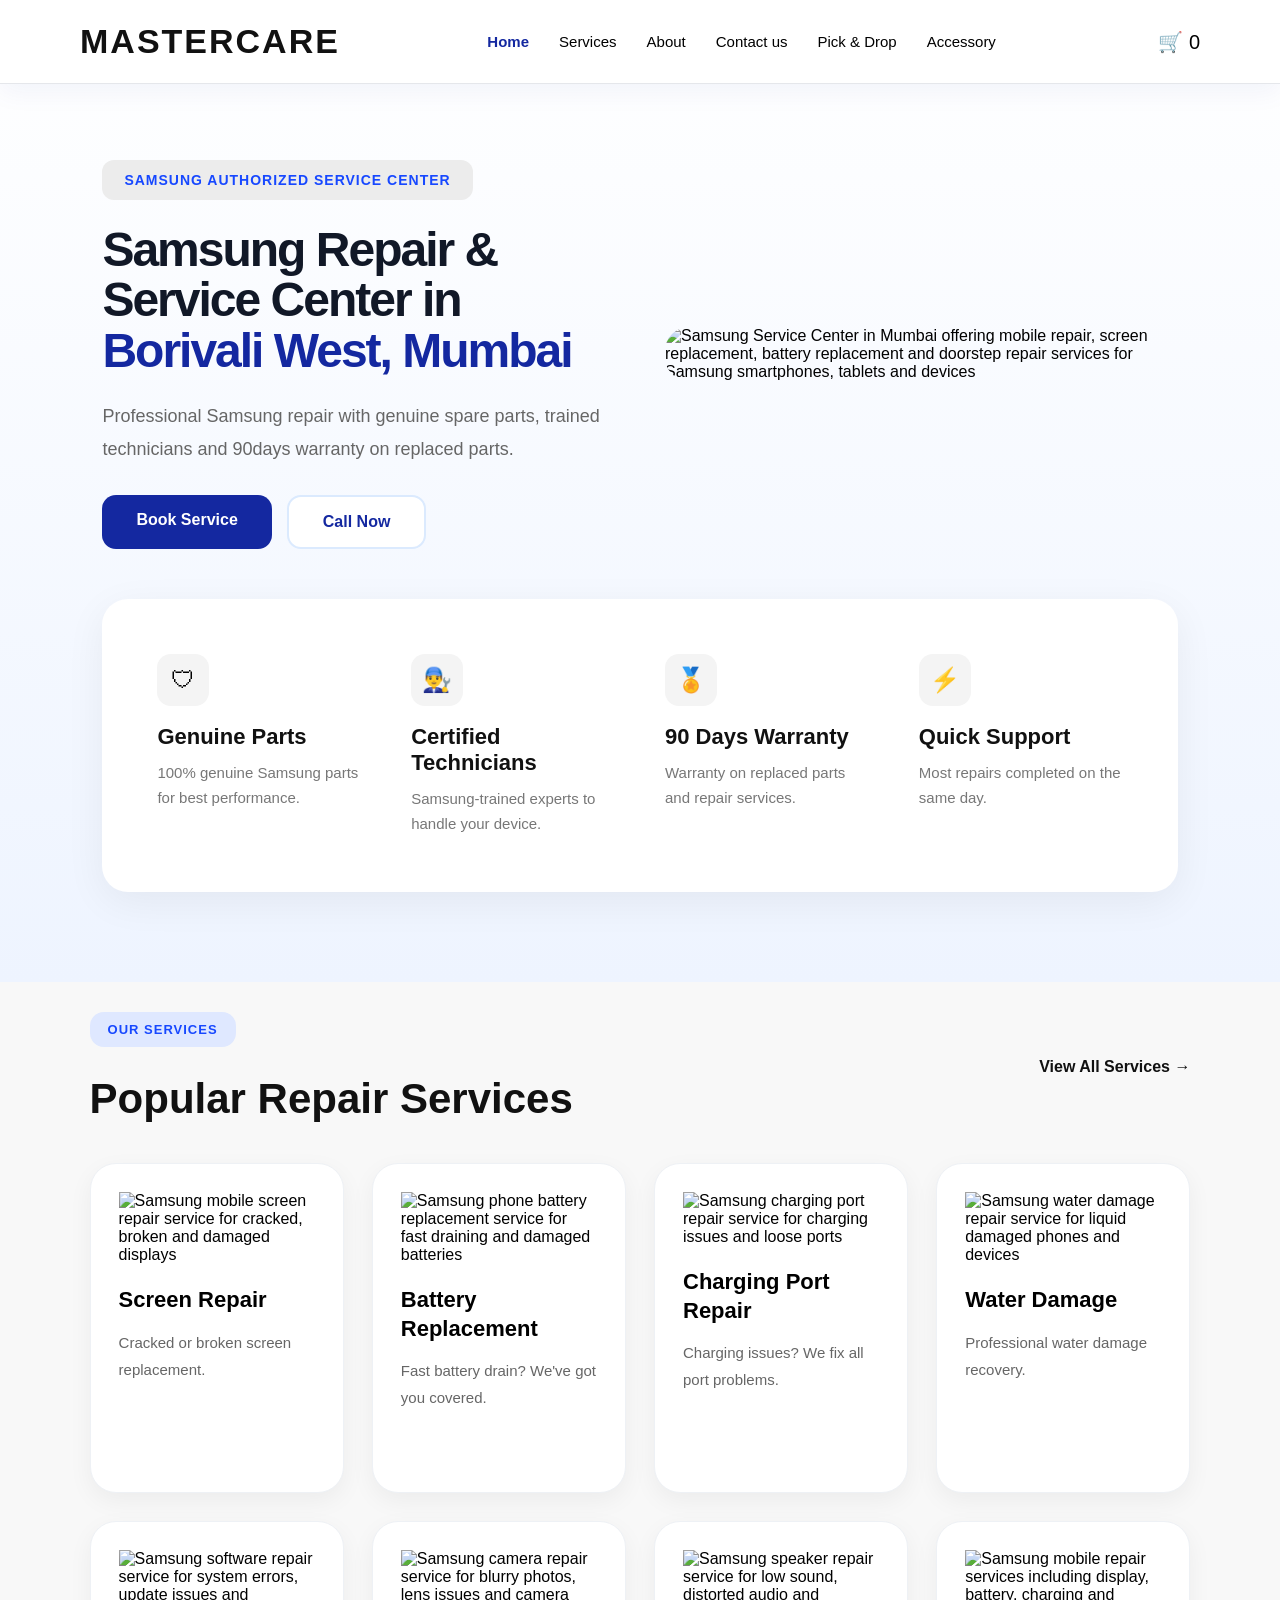
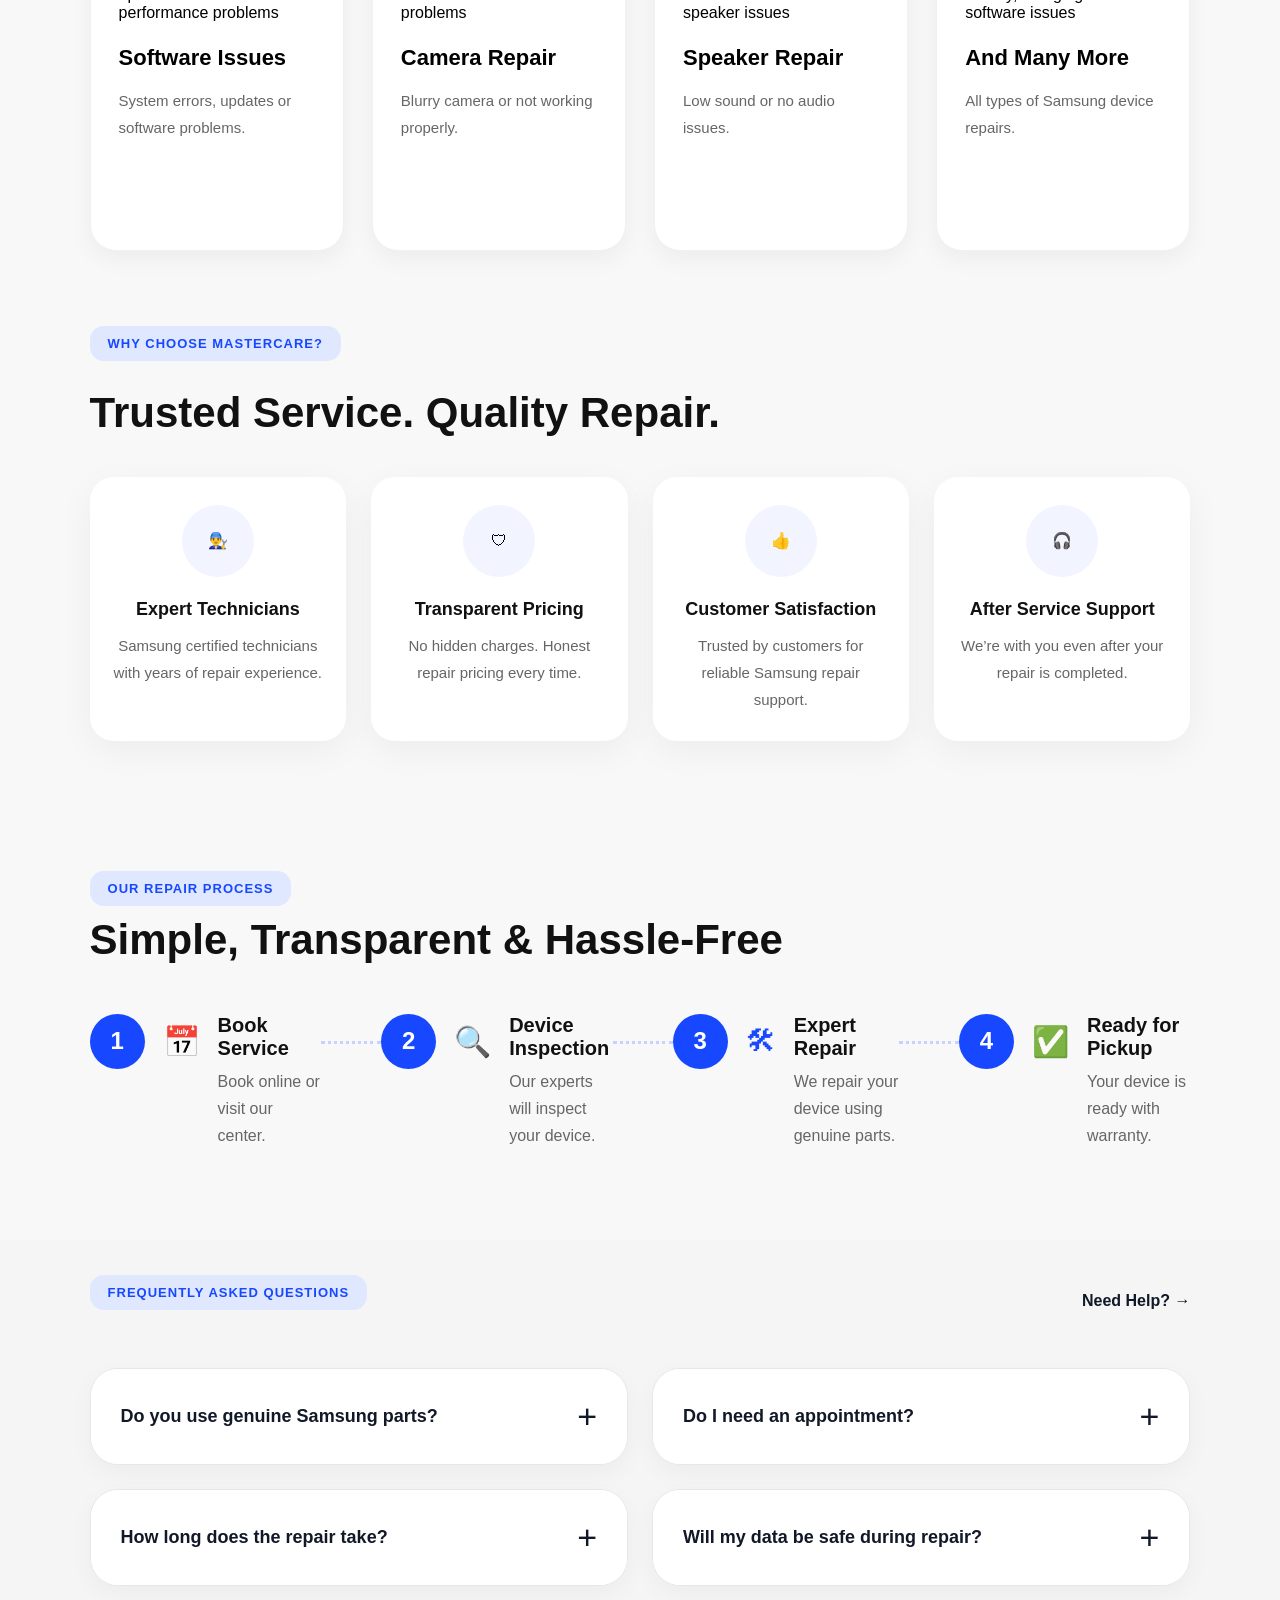
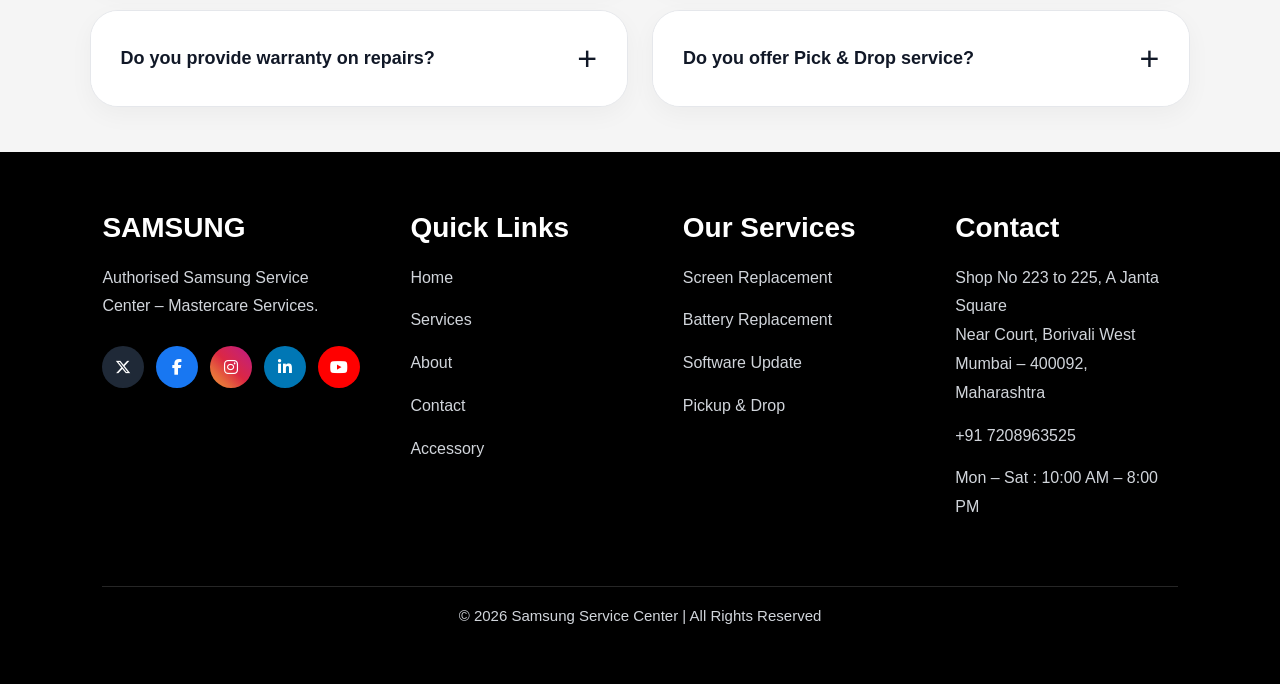
==== index.html @ 2de06d2a "website updated" ====
<!DOCTYPE html>
<html lang="en">
<head>
<!-- Google Tag Manager -->
<script>(function(w,d,s,l,i){w[l]=w[l]||[];w[l].push({'gtm.start':
new Date().getTime(),event:'gtm.js'});var f=d.getElementsByTagName(s)[0],
j=d.createElement(s),dl=l!='dataLayer'?'&l='+l:'';j.async=true;j.src=
'https://www.googletagmanager.com/gtm.js?id='+i+dl;f.parentNode.insertBefore(j,f);
})(window,document,'script','dataLayer','GTM-PPWDCWKL');</script>
<!-- End Google Tag Manager -->

  <meta charset="UTF-8">
  <link rel="stylesheet" href="https://cdnjs.cloudflare.com/ajax/libs/font-awesome/6.5.1/css/all.min.css">

  <title>Mastercare Samsung Authorized Service Center | Borivali West Mumbai</title>

  <meta name="viewport" content="width=device-width, initial-scale=1.0">

  <meta name="description" content="Mastercare Samsung Authorized Service Center in Borivali West, Mumbai. We provide professional Samsung mobile repair services including screen replacement, battery replacement, software repair, and genuine Samsung spare parts with expert technicians.">

  <meta name="keywords" content="Mastercare Samsung Authorized Service Center, Samsung service center Borivali West, Samsung mobile repair Mumbai, Samsung phone repair, Samsung screen replacement, Samsung battery replacement">

  <meta name="author" content="Mastercare Service Center">

  <meta name="robots" content="index, follow">

  <meta name="googlebot" content="index, follow">

  <meta property="og:title" content="Mastercare Samsung Authorized Service Center">

  <meta property="og:description" content="Authorized Samsung mobile repair and service center in Borivali West Mumbai. Fast repairs, genuine Samsung parts and expert technicians.">

  <meta property="og:type" content="website">

  <meta property="og:url" content="https://yourdomain.com">

  <meta property="og:image" content="https://content3.jdmagicbox.com/v2/comp/mumbai/c4/022pxx22.xx22.210805175234.l1c4/catalogue/mastercare-services-borivali-west-mumbai-mobile-phone-repair-and-services-mo0tyavw24.jpg">

  <link rel="stylesheet" href="style.css">
</head>

<body>
<!-- Google Tag Manager (noscript) -->
<noscript><iframe src="https://www.googletagmanager.com/ns.html?id=GTM-PPWDCWKL"
height="0" width="0" style="display:none;visibility:hidden"></iframe></noscript>
<!-- End Google Tag Manager (noscript) -->
<nav class="navbar">

  <div class="logo">MASTERCARE</div>

  <ul>
    <li><a href="index.html" class="active">Home</a></li>
    <li><a href="services.html">Services</a></li>
    <li><a href="About.html">About</a></li>
    <li><a href="contact.html">Contact us</a></li>
    <li><a href="pickup-drop.html">Pick & Drop</a></li>
    <li><a href="accessory.html">Accessory</a></li>

  </ul>

  <div class="nav-icons">
  <a href="cart.html" class="cart-icon">
  🛒 <span class="cart-count">0</span>
  </a>
</div>

</nav>
<section class="hero-section">

  <div class="hero-container">

    <!-- LEFT CONTENT -->
    <div class="hero-content">

      <span class="hero-tag">
        Samsung Authorized Service Center
      </span>

      <h1>
        Samsung Repair & <br>
        Service Center in <br>
        <span>Borivali West, Mumbai</span>
      </h1>

      <p>
        Professional Samsung repair with genuine spare parts,
        trained technicians and 90days warranty on replaced parts.
      </p>

      <div class="hero-buttons">
        <a href="https://samsungdigitalservicecenter.com/bookappointment" 
        class="primary-btn" 
        target="_blank">
            Book Service
        </a>

        <a href="tel:+917208963525" class="secondary-btn">
            Call Now
        </a>
        </div>

    </div>

    <!-- RIGHT IMAGE -->
    <div class="hero-image">
      <img src="images/home.jpeg" alt="Samsung Service Center in Mumbai offering mobile repair, screen replacement, battery replacement and doorstep repair services for Samsung smartphones, tablets and devices">
    </div>

  </div>

  <!-- TRUST BAR -->
  <div class="trust-bar">

  <div class="trust-item">
    <div class="trust-icon">🛡</div>
    <h4>Genuine Parts</h4>
    <p>100% genuine Samsung parts for best performance.</p>
  </div>

  <div class="trust-item">
    <div class="trust-icon">👨‍🔧</div>
    <h4>Certified Technicians</h4>
    <p>Samsung-trained experts to handle your device.</p>
  </div>

  <div class="trust-item">
    <div class="trust-icon">🏅</div>
    <h4>90 Days Warranty</h4>
    <p>Warranty on replaced parts and repair services.</p>
  </div>

  <div class="trust-item">
    <div class="trust-icon">⚡</div>
    <h4>Quick Support</h4>
    <p>Most repairs completed on the same day.</p>
  </div>

</div>

</section>
<section class="services-section">

    <div class="section-header">

        <div>
            <span class="section-tag">
                OUR SERVICES
            </span>

            <h2>Popular Repair Services</h2>
        </div>

        <a href="services.html" class="view-services">
            View All Services →
        </a>

    </div>

    <div class="services-grid">

        <div class="service-card">
            <img src="images/cracked.png" alt="Samsung mobile screen repair service for cracked, broken and damaged displays">
            <h3>Screen Repair</h3>
            <p>Cracked or broken screen replacement.</p>
        </div>

        <div class="service-card">
            <img src="images/battery.png" alt="Samsung phone battery replacement service for fast draining and damaged batteries">
            <h3>Battery Replacement</h3>
            <p>Fast battery drain? We've got you covered.</p>
        </div>

        <div class="service-card">
            <img src="images/charging.png" alt="Samsung charging port repair service for charging issues and loose ports">
            <h3>Charging Port Repair</h3>
            <p>Charging issues? We fix all port problems.</p>
        </div>

        <div class="service-card">
            <img src="images/liquid.png" alt="Samsung water damage repair service for liquid damaged phones and devices">
            <h3>Water Damage</h3>
            <p>Professional water damage recovery.</p>
        </div>

        <div class="service-card">
            <img src="images/software.png" alt="Samsung software repair service for system errors, update issues and performance problems">
            <h3>Software Issues</h3>
            <p>System errors, updates or software problems.</p>
        </div>

        <div class="service-card">
            <img src="images/camera.png" alt="Samsung camera repair service for blurry photos, lens issues and camera problems">
            <h3>Camera Repair</h3>
            <p>Blurry camera or not working properly.</p>
        </div>

        <div class="service-card">
            <img src="images/speaker.png" alt="Samsung speaker repair service for low sound, distorted audio and speaker issues">
            <h3>Speaker Repair</h3>
            <p>Low sound or no audio issues.</p>
        </div>

        <div class="service-card">
            <img src="images/manymore.png" alt="Samsung mobile repair services including display, battery, charging and software issues">
            <h3>And Many More</h3>
            <p>All types of Samsung device repairs.</p>
        </div>

    </div>

</section>
<section class="why-us-section">

    <div class="why-header">

        <span class="why-tag">
            WHY CHOOSE MASTERCARE?
        </span>

        <h2>
            Trusted Service. Quality Repair.
        </h2>

    </div>

    <div class="why-grid">

        <div class="why-card">
            <div class="why-icon">👨‍🔧</div>
            <h3>Expert Technicians</h3>
            <p>
                Samsung certified technicians with years of repair experience.
            </p>
        </div>

        <div class="why-card">
            <div class="why-icon">🛡</div>
            <h3>Transparent Pricing</h3>
            <p>
                No hidden charges. Honest repair pricing every time.
            </p>
        </div>

        <div class="why-card">
            <div class="why-icon">👍</div>
            <h3>Customer Satisfaction</h3>
            <p>
                Trusted by customers for reliable Samsung repair support.
            </p>
        </div>

        <div class="why-card">
            <div class="why-icon">🎧</div>
            <h3>After Service Support</h3>
            <p>
                We’re with you even after your repair is completed.
            </p>
        </div>

    </div>

</section>

<section class="repair-process">

    <div class="process-header">

        <span class="process-tag">
            OUR REPAIR PROCESS
        </span>

        <h2>
            Simple, Transparent & Hassle-Free
        </h2>

    </div>

    <div class="process-container">

        <div class="process-step">

            <div class="step-number">1</div>

            <div class="step-icon">📅</div>

            <div class="step-content">
                <h3>Book Service</h3>
                <p>Book online or visit our center.</p>
            </div>

        </div>

        <div class="line"></div>

        <div class="process-step">

            <div class="step-number">2</div>

            <div class="step-icon">🔍</div>

            <div class="step-content">
                <h3>Device Inspection</h3>
                <p>Our experts will inspect your device.</p>
            </div>

        </div>

        <div class="line"></div>

        <div class="process-step">

            <div class="step-number">3</div>

            <div class="step-icon">🛠</div>

            <div class="step-content">
                <h3>Expert Repair</h3>
                <p>We repair your device using genuine parts.</p>
            </div>

        </div>

        <div class="line"></div>

        <div class="process-step">

            <div class="step-number">4</div>

            <div class="step-icon">✅</div>

            <div class="step-content">
                <h3>Ready for Pickup</h3>
                <p>Your device is ready with warranty.</p>
            </div>

        </div>

    </div>

</section>

<section class="faq-section">

    <div class="faq-header">
        <span class="section-tag">
            FREQUENTLY ASKED QUESTIONS
        </span>

        <a href="contact.html">
            Need Help? →
        </a>

    </div>

    <div class="faq-grid">

        <!-- FAQ 1 -->
        <div class="faq-item">

            <button class="faq-question">
                Do you use genuine Samsung parts?
                <span>+</span>
            </button>

            <div class="faq-answer">
                <p>
                    Yes. We use genuine Samsung spare parts for compatible
                    repairs to ensure the best performance, durability and
                    reliability of your device. Our technicians focus on
                    maintaining Samsung quality standards while repairing
                    your smartphone.
                </p>
            </div>

        </div>

        <!-- FAQ 2 -->
        <div class="faq-item">

            <button class="faq-question">
                Do I need an appointment?
                <span>+</span>
            </button>

            <div class="faq-answer">
                <p>
                    No appointment is required. You can directly visit our
                    Samsung Service Center during business hours. However, 
                    if you want to skip the queue and get faster support,
                    we recommend booking an appointment in advance for a 
                    smooth and hassle-free experience.
                </p>
            </div>

        </div>

        <!-- FAQ 3 -->
        <div class="faq-item">

            <button class="faq-question">
                How long does the repair take?
                <span>+</span>
            </button>

            <div class="faq-answer">
                <p>
                    Repair time depends on the issue and spare parts
                    availability. Most common repairs like battery
                    replacement, screen replacement and charging issues
                    are completed on the same day. More complex repairs
                    may take additional time.
                </p>
            </div>

        </div>

        <!-- FAQ 4 -->
        <div class="faq-item">

            <button class="faq-question">
                Will my data be safe during repair?
                <span>+</span>
            </button>

            <div class="faq-answer">
                <p>
                    Customer privacy is important to us. Our technicians professionally handle devices during repair. Samsung’s 
                    <a href="https://www.samsung.com/in/support/maintenance-mode/?srsltid=AfmBOooGzjEDLsQXo5ihqY_Lcc0Mm_d6hT3SP7MVyCteXdLMq1sFAjB6" target="_blank">
                        Maintenance Mode
                    </a> 
                    helps protect your personal data during repairs. We still recommend backing up your important files, photos and contacts before submitting your device for service.
                </p>
            </div>

        </div>

        <!-- FAQ 5 -->
        <div class="faq-item">

            <button class="faq-question">
                Do you provide warranty on repairs?
                <span>+</span>
            </button>

            <div class="faq-answer">
                <p>
                    Yes. We provide a 90days warranty on replaced repair
                    parts depending on the service category. Our goal is
                    to ensure customer satisfaction and confidence in every
                    repair completed at our service center.
                </p>
            </div>

        </div>

        <!-- FAQ 6 -->
        <div class="faq-item">

            <button class="faq-question">
                Do you offer Pick & Drop service?
                <span>+</span>
            </button>

            <div class="faq-answer">
                <p>
                    Yes. We offer a paid Pick & Drop facility for ₹199
                    in selected nearby locations for customer convenience.
                    Contact our support team to check service availability
                    in your area before booking.
                </p>
            </div>

        </div>

    </div>

</section>

<footer class="footer">

  <div class="footer-container">

    <div class="footer-col">
    <h3>SAMSUNG</h3>

    <p>
        Authorised Samsung Service Center –
        Mastercare Services.
    </p>

    <!-- Social Media -->
    <div class="footer-social">

        <a href="#" class="social-icon">
        <i class="fa-brands fa-x-twitter"></i>
        </a>

        <a href="#" class="social-icon">
        <i class="fa-brands fa-facebook-f"></i>
        </a>

        <a href="#" class="social-icon">
        <i class="fa-brands fa-instagram"></i>
        </a>

        <a href="#" class="social-icon">
        <i class="fa-brands fa-linkedin-in"></i>
        </a>

        <a href="#" class="social-icon">
        <i class="fa-brands fa-youtube"></i>
        </a>

    </div>
</div>

    <div class="footer-col">
      <h4>Quick Links</h4>
      <a href="index.html">Home</a>
      <a href="services.html">Services</a>
      <a href="About.html">About</a>
      <a href="contact.html">Contact</a>
      <a href="accessory.html">Accessory</a>
    </div>

    <div class="footer-col">
      <h4>Our Services</h4>
      <p>Screen Replacement</p>
      <p>Battery Replacement</p>
      <p>Software Update</p>
      <p>Pickup & Drop</p>
    </div>

    <div class="footer-col">
      <h4>Contact</h4>

      <p>
        Shop No 223 to 225, A Janta Square<br>
        Near Court, Borivali West<br>
        Mumbai – 400092, Maharashtra
      </p>

      <p><a href="tel:+917208963525">+91 7208963525</a></p>
      <p>Mon – Sat : 10:00 AM – 8:00 PM</p>

    </div>

  </div>
  

  <div class="footer-bottom">
    © 2026 Samsung Service Center | All Rights Reserved
  </div>

</footer>
<script src="main.js"></script>
</body>
</html>
---- style.css ----
*{
  margin:0;
  padding:0;
  box-sizing:border-box;
}

html{
  scroll-behavior:smooth;
}

body{
  font-family:'Segoe UI', sans-serif;
}

.navbar{
  display:flex;
  justify-content:space-between;
  align-items:center;
  padding:22px 80px;
  background:rgba(255,255,255,0.95);
  backdrop-filter:blur(14px);
  position:fixed;
  top:0;
  width:100%;
  z-index:999;
  border-bottom:1px solid #e5e7eb;
  box-shadow:0 8px 25px rgba(20,40,160,0.05);
}

.logo{
  font-size:34px;
  font-weight:800;
  letter-spacing:2px;
  color:#111111;
}

.navbar ul{
  display:flex;
  gap:30px;
  list-style:none;
}

.navbar ul li a{
  text-decoration:none;
  color:#000;
  font-size:15px;
  font-weight:500;
  transition:0.3s;
}

.navbar ul li a:hover{
  color:#1428a0;
}

.navbar ul li a.active{
  color:#1428a0;
  font-weight:600;
}

.nav-icons{
  display:flex;
  gap:18px;
  font-size:18px;
  cursor:pointer;
}


.btn-primary{
  background:#1428a0;
  color:white;
  padding:14px 28px;
  border-radius:10px;
  text-decoration:none;
}

.btn-secondary{
  border:1px solid #ddd;
  color:#222;
  padding:14px 28px;
  border-radius:10px;
  text-decoration:none;
  background:white;
}

.search-box{
  margin-top:25px;
  background:#fff;
  padding:10px 18px;
  border-radius:30px;
  display:flex;
  align-items:center;
  width:380px;
  margin-left:auto;
  margin-right:auto;
}

.search-box input{
  border:none;
  outline:none;
  flex:1;
  font-size:15px;
}

.search-box button{
  border:none;
  background:none;
  cursor:pointer;
  font-size:16px;
}

.search-box:focus-within{
  box-shadow:0 0 0 2px #1428a0;
}

.about-service{
  background:#f3f3f3;
  padding:70px 20px;
}

.container{
  max-width:1000px;
  margin:auto;
}

/* ===== HERO SECTION ===== */

.hero-section{
    background:linear-gradient(
      180deg,
      #ffffff 0%,
      #eef4ff 100%
    );
    padding:160px 8% 90px;
}

.hero-container{
    display:flex;
    align-items:center;
    justify-content:space-between;
    gap:50px;
}

.hero-content{
    flex:1;
}

.hero-tag{
    display:inline-block;
    background:#ececec;
    padding:12px 22px;
    border-radius:12px;
    font-size:14px;
    font-weight:700;
    letter-spacing:1px;
    margin-bottom:25px;
    color:#1748ff;
    text-transform:uppercase;
}

.hero-content h1{
    font-size:48px;
    line-height:1.05;
    color:#111827;
    margin-bottom:24px;
    font-weight:800;
    letter-spacing:-2px;
}

.hero-content h1 span{
    color:#1428A0;
}

.hero-content p{
    color:#666;
    font-size:18px;
    line-height:1.8;
    max-width:520px;
    margin-bottom:30px;
}

.hero-buttons{
    display:flex;
    gap:15px;
}

.primary-btn{
    background:#1428A0;
    color:#fff;
    padding:16px 34px;
    border-radius:14px;
    text-decoration:none;
    font-weight:600;
    transition:0.3s;
}

.primary-btn:hover{
    background:#2563EB;
    transform:translateY(-2px);
}

.secondary-btn{
    border:2px solid #dbeafe;
    color:#1428A0;
    padding:16px 34px;
    border-radius:14px;
    text-decoration:none;
    background:#fff;
    font-weight:600;
}

.hero-image{
    flex:1;
}

.hero-image img{
    width:100%;
    border-radius:24px;
    display:block;
}

.trust-bar{
    background:#fff;
    margin-top:50px;
    border-radius:26px;
    padding:40px;
    display:grid;
    grid-template-columns:repeat(4,1fr);
    gap:20px;
    box-shadow:0 10px 40px rgba(0,0,0,0.06);
}

.trust-item{
    padding:15px;
    transition:.3s;
}

.trust-item:hover{
    transform:translateY(-5px);
}

.trust-icon{
    width:52px;
    height:52px;
    border-radius:14px;
    background:#f4f4f4;
    display:flex;
    align-items:center;
    justify-content:center;
    font-size:24px;
    margin-bottom:18px;
}

.trust-item h4{
    font-size:22px;
    margin-bottom:10px;
    color:#111;
    font-weight:700;
}

.trust-item p{
    color:#777;
    font-size:15px;
    line-height:1.7;
}

/* ===== REPAIR PROCESS ===== */

.repair-process{
    padding:40px 7% 90px;
    background:#f8f8f8;
}

.process-header{
    margin-bottom:50px;
}

.process-tag{
    display:inline-flex;
    align-items:center;
    background:#dfe8ff;
    color:#1748ff;
    padding:10px 18px;
    border-radius:14px;
    font-size:13px;
    font-weight:700;
    letter-spacing:1px;
    text-transform:uppercase;
}

.process-header h2{
    font-size:42px;
    margin-top:10px;
    color:#111;
}

.process-container{
    display:flex;
    align-items:flex-start;
    justify-content:space-between;
}

.process-step{
    display:flex;
    align-items:flex-start;
    gap:18px;
    position:relative;
}

.step-number{
    width:55px;
    height:55px;
    background:#1748ff;
    color:#fff;
    border-radius:50%;
    display:flex;
    align-items:center;
    justify-content:center;
    font-size:24px;
    font-weight:700;
    flex-shrink:0;
}

.step-icon{
    font-size:30px;
    color:#1748ff;
    margin-top:10px;
}

.step-content h3{
    font-size:20px;
    margin-bottom:8px;
    color:#111;
}

.step-content p{
    color:#666;
    line-height:1.7;
    max-width:180px;
}

.line{
    width:80px;
    border-top:3px dotted #c7d2ff;
    margin-top:27px;
}

/* MOBILE */

@media(max-width:992px){

.process-container{
    flex-direction:column;
    gap:30px;
}

.line{
    display:none;
}

.process-header h2{
    font-size:32px;
}

}

.why-us-section{
    padding:35px 7% 90px;
    background:#f8f8f8;
}

.why-header{
    margin-bottom:40px;
}

.why-tag{
    display:inline-flex !important;
    align-items:center;
    background:#dfe8ff !important;
    color:#1748ff !important;
    padding:10px 18px !important;
    border-radius:14px !important;
    font-size:13px;
    font-weight:700;
    letter-spacing:1px;
    text-transform:uppercase;
    margin-bottom:18px;
}

.why-header h2{
    font-size:42px;
    color:#111;
    margin-top:10px;
}

.why-grid{
    display:grid;
    grid-template-columns:repeat(4,1fr);
    gap:25px;
}

.why-card{
    background:#fff;
    border-radius:24px;
    padding:28px 24px;
    text-align:center;
    box-shadow:0 10px 35px rgba(0,0,0,0.05);
    transition:0.3s ease;
}

.why-card:hover{
    transform:translateY(-5px);
    box-shadow:0 8px 20px rgba(0,0,0,0.08);
}

.why-icon{
    width:72px;
    height:72px;
    background:#f2f5ff;
    border-radius:50%;
    display:flex;
    align-items:center;
    justify-content:center;
    margin:0 auto 22px;
}

.why-card h3{
    font-size:22px;
    margin-bottom:15px;
    color:#111;
}

.why-card p{
    color:#666;
    line-height:1.8;
    font-size:15px;
}

.why-icon i{
    font-size:32px;
    color:#2146d0;
}

.why-card h3{
    font-size:18px;
    font-weight:700;
    margin-bottom:12px;
    color:#111;
}

.why-card p{
    font-size:15px;
    line-height:1.8;
    color:#666;
}

.faq-header{
    display:flex;
    justify-content:space-between;
    align-items:center;
    margin-bottom:40px;
}

.faq-header h2{
    color:#111827;
    font-size:48px;
    font-weight:800;
}

.faq-header a{
    color:#1428A0;
    text-decoration:none;
    font-size:16px;
    font-weight:700;
    transition:0.3s;
}

.faq-header a:hover{
    opacity:0.8;
}

.faq-grid{
    display:grid;
    grid-template-columns:repeat(2,1fr);
    gap:20px;
}

.faq-item{
    border:1px solid #e5e7eb;
    border-radius:22px;
    overflow:hidden;
    background:#ffffff;
    transition:0.3s ease;
    box-shadow:0 4px 20px rgba(0,0,0,0.04);
    min-height:90px;
}

.faq-item:hover{
    transform:translateY(-4px);
    box-shadow:0 15px 35px rgba(20,40,160,0.10);
}

.faq-question{
    color:#111827 !important;
}

.faq-answer p{
    color:#6b7280 !important;
}

.faq-header h2,
.faq-header a{
    color:#111827 !important;
}

.faq-question{
    width:100%;
    background:#fff;
    border:none;
    outline:none;
    color:#111827;
    font-size:18px;
    font-weight:700;
    text-align:left;
    padding:28px;
    display:flex;
    justify-content:space-between;
    align-items:center;
    cursor:pointer;
}

.faq-question span{
    font-size:30px;
    font-weight:300;
    transition:0.3s;
}

.faq-item.active .faq-question span{
    transform:rotate(45deg);
}

.faq-answer{
    max-height:0;
    overflow:hidden;
    transition:max-height 0.4s ease;
}

.faq-answer p{
    color:#6b7280;
    font-size:15px;
    line-height:1.9;
    padding:0 26px 26px;
}

/* OPEN FAQ */

.faq-item.active .faq-answer{
    max-height:300px;
}

/* MOBILE RESPONSIVE */

@media(max-width:768px){

    .faq-grid{
        grid-template-columns:1fr;
    }

    .faq-header{
        flex-direction:column;
        align-items:flex-start;
        gap:15px;
    }

    .faq-header h2{
        font-size:32px;
    }

    .faq-question{
        font-size:16px;
    }

}

/* MOBILE */

@media(max-width:992px){

.why-grid{
    grid-template-columns:repeat(2,1fr);
}

}

@media(max-width:600px){

.why-grid{
    grid-template-columns:1fr;
}

.why-header h2{
    font-size:32px;
}

}

.services-section{
    padding:30px 7% 40px;
    background:#f8f8f8;
}

.section-header{
    display:flex;
    justify-content:space-between;
    align-items:center;
    margin-bottom:40px;
}

.section-tag{
    display:inline-flex;
    align-items:center;
    background:#dfe8ff;
    color:#1748ff;
    padding:10px 18px;
    border-radius:14px;
    font-size:13px;
    font-weight:700;
    letter-spacing:1px;
    text-transform:uppercase;
    margin-bottom:18px;
}

.section-header h2{
    font-size:42px;
    color:#111;
    margin-top:10px;
}

.view-services{
    color:#111;
    text-decoration:none;
    font-weight:600;
}

.services-grid{
    display:grid;
    grid-template-columns:repeat(4,1fr);
    gap:28px;
    margin-top:40px;
}

.service-cards{
    width:86%;
    margin:70px auto;
    display:grid;
    grid-template-columns:repeat(4,1fr);
    gap:24px;
}

.service-card{
    background:#fff;
    border-radius:26px;
    padding:28px;
    border:1px solid #eef1f5;
    transition:.3s;
    box-shadow:0 8px 24px rgba(0,0,0,.05);
    min-height:330px;
    overflow:hidden;
}

.service-card img{
    width:100%;
    height:180px;
    object-fit:contain;
    margin-bottom:22px;
}

.service-card:hover{
    transform:translateY(-8px);
    box-shadow:0 18px 45px rgba(20,40,160,.08);
}

.service-card i{
    width:70px;
    height:70px;
    border-radius:18px;
    background:#eef4ff;
    color:#1748ff;
    display:flex;
    justify-content:center;
    align-items:center;
    font-size:28px;
    margin-bottom:22px;
}

.service-card h3{
    font-size:22px;
    line-height:1.3;
    margin-bottom:14px;
}


.service-card p{
    color:#666;
    line-height:1.8;
    font-size:15px;
}

@media(max-width:1100px){
.service-cards{
grid-template-columns:repeat(2,1fr);
}
}

@media(max-width:700px){
.service-cards{
grid-template-columns:1fr;
}
}

.service-left .primary-btn{
    width:fit-content;
    display:inline-flex;
    align-items:center;
    justify-content:center;
    padding:16px 34px;
}

/* ===== LEARN MORE LINK ===== */

.learn-more{
    display:inline-flex;
    align-items:center;
    gap:6px;
    margin-top:18px;
    color:#1748ff;
    font-weight:700;
    text-decoration:none;
    font-size:15px;
    transition:0.3s;
}

.learn-more:hover{
    transform:translateX(4px);
}

/* ===== SIDE POPUP ===== */

.service-popup{
    position:fixed;
    top:0;
    right:-450px;
    width:420px;
    height:100vh;
    background:#fff;
    z-index:99999;
    box-shadow:-10px 0 40px rgba(0,0,0,0.12);
    transition:0.4s ease;
    overflow-y:auto;
    padding:35px;
}

.service-popup.active{
    right:0;
}

.popup-overlay{
    position:fixed;
    inset:0;
    background:rgba(0,0,0,0.45);
    z-index:9999;
    opacity:0;
    visibility:hidden;
    transition:.3s;
}

.popup-overlay.active{
    opacity:1;
    visibility:visible;
}

.popup-close{
    position:absolute;
    top:25px;
    right:25px;
    font-size:26px;
    cursor:pointer;
    color:#111;
}

.popup-title{
    font-size:32px;
    font-weight:800;
    margin-bottom:20px;
    color:#111;
    line-height:1.3;
}

.popup-desc{
    color:#555;
    line-height:1.9;
    font-size:16px;
    margin-bottom:25px;
}

.popup-features h4{
    font-size:22px;
    margin-bottom:15px;
}

.popup-features ul{
    padding-left:20px;
}

.popup-features li{
    margin-bottom:12px;
    color:#444;
    line-height:1.7;
}

.popup-call{
    display:block;
    width:100%;
    margin-top:30px;
    background:#1428A0;
    color:#fff;
    text-align:center;
    padding:18px;
    border-radius:14px;
    text-decoration:none;
    font-weight:700;
}

.popup-call:hover{
    background:#1748ff;
}

/* MOBILE */

@media(max-width:500px){

.service-popup{
    width:100%;
}

}

/* MOBILE */

@media(max-width:992px){

.services-grid{
    grid-template-columns:repeat(2,1fr);
}

.section-header{
    flex-direction:column;
    align-items:flex-start;
    gap:15px;
}

}

@media(max-width:600px){

.services-grid{
    grid-template-columns:1fr;
}

.section-header h2{
    font-size:32px;
}

}

/* MOBILE */

@media(max-width:900px){

.hero-container{
    flex-direction:column;
}

.hero-content h1{
    font-size: 48px;
    line-height: 1.15;
    font-weight: 800;
}

.trust-bar{
    grid-template-columns:1fr;
}
}

.about-service h2{
  font-size:38px;
  font-weight:700;
  text-align:center;
  margin-bottom:30px;
  color:#000;
}

.about-service p{
  font-size:16px;
  line-height:1.7;
  text-align:center;
  color:#222;
  margin-bottom:18px;
}

.about-service .address{
  font-weight:500;
}

/* ==========================
   TRUST STRIP
========================== */

.trust-strip{
    width:86%;
    margin:60px auto;
    background:#fff;
    border-radius:28px;
    padding:35px;
    display:grid;
    grid-template-columns:repeat(4,1fr);
    gap:25px;
    box-shadow:0 10px 35px rgba(0,0,0,0.05);
}

.trust-box{
    display:flex;
    align-items:flex-start;
    gap:18px;
}

.trust-box i{
    width:60px;
    height:60px;
    min-width:60px;
    border-radius:18px;
    background:#eef4ff;
    color:#1748ff;
    display:flex;
    align-items:center;
    justify-content:center;
    font-size:24px;
}

.trust-box h4{
    font-size:18px;
    margin-bottom:8px;
    color:#111;
}

.trust-box p{
    color:#666;
    font-size:14px;
    line-height:1.7;
}

/* ==========================
   PROCESS SECTION
========================== */

.process-section{
    padding:20px 7% 45px;
    margin-top:-20px;
    background:#f8f8f8;
    text-align:center;
}

.process-section h2{
    font-size:42px;
    color:#111;
    margin:10px 0 28px;
}

.process-grid{
    display:grid;
    grid-template-columns:repeat(4,1fr);
    gap:30px;
}

.step{
    position:relative;
    background:#fff;
    padding:35px 25px;
    border-radius:24px;
    box-shadow:0 8px 25px rgba(0,0,0,0.05);
    transition:.3s;
}

.step:hover{
    transform:translateY(-6px);
}

.step span{
    width:45px;
    height:45px;
    border-radius:50%;
    background:#1748ff;
    color:#fff;
    display:flex;
    align-items:center;
    justify-content:center;
    font-weight:700;
    margin:0 auto 20px;
}

.step i{
    font-size:34px;
    color:#1748ff;
    margin-bottom:18px;
}

.step h4{
    font-size:20px;
    margin-bottom:12px;
    color:#111;
}

.step p{
    color:#666;
    line-height:1.7;
}

.faq-section{
    background:#f5f5f5;
    padding:35px 7% 45px;
    margin-top:0;
}

.faq-header{
    display:flex;
    justify-content:space-between;
    align-items:center;
    margin-bottom:40px;
}

.faq-header h2{
    color:#111827;
    font-size:48px;
    font-weight:800;
}

.faq-grid{
    display:grid;
    grid-template-columns:repeat(2,1fr);
    gap:24px;
}

.faq-item{
    border:1px solid #e5e7eb;
    border-radius:28px;
    overflow:hidden;
    background:#ffffff;
    transition:0.3s ease;
    box-shadow:0 8px 24px rgba(0,0,0,0.04);
}

.faq-item:hover{
    transform:translateY(-4px);
    box-shadow:0 15px 35px rgba(20,40,160,0.10);
}

.faq-question{
    width:100%;
    background:#fff;
    border:none;
    outline:none;
    color:#111827;
    font-size:18px;
    font-weight:700;
    text-align:left;
    padding:28px 30px;
    display:flex;
    justify-content:space-between;
    align-items:center;
    cursor:pointer;
}

.faq-question span{
    font-size:34px;
    font-weight:300;
    transition:0.3s;
    color:#111827;
}

.faq-item.active .faq-question span{
    transform:rotate(45deg);
}

.faq-answer{
    max-height:0;
    overflow:hidden;
    transition:max-height 0.4s ease;
}

.faq-answer p{
    color:#6b7280;
    font-size:15px;
    line-height:1.9;
    padding:0 30px 28px;
}

/* OPEN FAQ */

.faq-item.active .faq-answer{
    max-height:300px;
}

/* MOBILE */

@media(max-width:768px){

    .faq-grid{
        grid-template-columns:1fr;
    }

    .faq-header h2{
        font-size:34px;
    }

    .faq-question{
        font-size:16px;
        padding:24px;
    }

}

/* ==========================
   CTA SECTION
========================== */

.service-cta{
    width:86%;
    margin:70px auto;
    background:#1428a0;
    border-radius:28px;
    padding:45px;
    display:flex;
    justify-content:space-between;
    align-items:center;
    gap:30px;
    color:#fff;
}

.cta-left h2{
    font-size:40px;
    margin-bottom:12px;
}

.cta-left p{
    color:rgba(255,255,255,0.8);
}

.cta-buttons{
    display:flex;
    gap:20px;
}

.cta-call,
.cta-book{
    background:#fff;
    color:#111;
    text-decoration:none;
    padding:18px 26px;
    border-radius:18px;
    min-width:230px;
    font-weight:700;
    line-height:1.7;
    transition:.3s;
}

.cta-book{
    background:transparent;
    border:2px solid rgba(255,255,255,0.35);
    color:#fff;
}

.cta-call:hover,
.cta-book:hover{
    transform:translateY(-4px);
}

/* ==========================
   MOBILE
========================== */

@media(max-width:992px){

.trust-strip,
.process-grid,
.faq-grid{
    grid-template-columns:1fr 1fr;
}

.service-cta{
    flex-direction:column;
    text-align:center;
}

.cta-buttons{
    flex-direction:column;
}

}

@media(max-width:768px){

.trust-strip,
.process-grid,
.faq-grid{
    grid-template-columns:1fr;
}

.process-section h2{
    font-size:32px;
}

.cta-left h2{
    font-size:28px;
}

}

.footer{
  background:linear-gradient(
    180deg,
    #111111 0%,
    #000000 100%
  );
  color:#fff;
  padding:90px 7% 30px;
  margin-top:0;
}

.footer-container{
  max-width:1200px;
  margin:auto;
  display:grid;
  grid-template-columns:1.3fr 1fr 1fr 1.2fr;
  gap:70px;
}

.footer-col h3,
.footer-col h4{
  margin-bottom:22px;
  font-size:24px;
  font-weight:700;
  color:#fff;
}

.footer-col p,
.footer-col a{
  font-size:16px;
  color:#bdbdbd;
  text-decoration:none;
  display:block;
  margin-bottom:14px;
  line-height:1.9;
}

.footer-col a:hover{
  color:#ffffff;
  transform:translateX(4px);
  transition:0.3s;
}

.footer-bottom{
  text-align:center;
  padding-top:35px;
  margin-top:60px;
  border-top:1px solid rgba(255,255,255,0.12);
  font-size:15px;
  color:rgba(255,255,255,0.75);
}



@media(max-width:900px){

  .navbar{
    padding:15px 20px;
  }

  .navbar ul{
    display:none;
  }

  .search-box{
    width:90%;
  }

  .footer-container{
    grid-template-columns:1fr 1fr;
  }
}



@media(max-width:500px){

  .footer-container{
    grid-template-columns:1fr;
    text-align:center;
  }
}




/* ===== SERVICE HERO CLEAN ===== */

.service-hero{
    padding:120px 6% 60px;
    background:#eef4ff;
}

.service-hero-content{
    display:grid;
    grid-template-columns:48% 52%;
    background:#fff;
    border-radius:34px;
    overflow:hidden;
    min-height:520px;
    box-shadow:0 15px 50px rgba(20,40,160,0.08);
}

.service-left{
    padding:70px 60px;
    display:flex;
    flex-direction:column;
    justify-content:center;
    position:relative;
    z-index:2;
}

.breadcrumb{
    display:flex;
    gap:10px;
    align-items:center;
    font-size:14px;
    margin-bottom:28px;
}

.breadcrumb a{
    color:#1748ff;
    text-decoration:none;
    font-weight:600;
}

.breadcrumb span{
    color:#777;
}

.service-left h1{
    font-size:52px;
    line-height:1.08;
    color:#111;
    margin-bottom:22px;
    font-weight:800;
    max-width:420px;
}

.service-left h1 span{
    color:#1428A0;
}

.service-left p{
    font-size:17px;
    line-height:1.9;
    color:#666;
    max-width:420px;
    margin-bottom:35px;
}

.service-right{
    position:relative;
}

.service-right img{
    width:100%;
    height:100%;
    min-height:520px;
    object-fit:cover;
    object-position:center;
}
/* CENTER BLUR */

.service-right::before{
    content:'';
    position:absolute;
    left:-80px;
    top:0;
    width:180px;
    height:100%;
    background:linear-gradient(
        to right,
        rgba(255,255,255,1),
        rgba(255,255,255,0)
    );
    z-index:2;
}

@media(max-width:900px){

.service-hero-content{
    grid-template-columns:1fr;
}

.service-left{
    padding:45px 30px;
}

.service-left h1{
    font-size:38px;
}

.service-right img{
    min-height:300px;
}

}



@media(max-width:900px){

.service-hero-content{
    grid-template-columns:1fr;
}

.service-left{
    padding:40px 30px;
}

.service-left h1{
    font-size:40px;
}

}

.nav-icons a{
text-decoration:none;
font-size:20px;
margin-left:15px;
color:black;
}

.contact-form-section{
padding:50px 70px 30px;
margin-bottom:0;
background:#f7f7f7;
display:flex;
justify-content:center;
}

.form-container{
background:white;
padding:40px;
border-radius:10px;
max-width:500px;
width:100%;
box-shadow:0 5px 20px rgba(0,0,0,0.08);
}

.form-container h2{
margin-bottom:20px;
}

#contactForm input,
#contactForm textarea{
width:100%;
padding:12px;
margin-bottom:15px;
border:1px solid #ddd;
border-radius:6px;
font-size:14px;
}

#contactForm textarea{
height:120px;
resize:none;
}

.contact-form-section{
padding:80px 20px;
background:#f6f7f9;
}

.contact-form-wrapper{
max-width:1100px;
margin:auto;
display:grid;
grid-template-columns:1fr 1fr;
gap:40px;
align-items:center;
}

.contact-image img{
width:100%;
border-radius:14px;
}

.form-container{
background:white;
padding:35px;
border-radius:14px;
box-shadow:0 5px 25px rgba(0,0,0,0.08);
}

.form-container h2{
margin-bottom:20px;
}

.form-container input,
.form-container textarea{
width:100%;
padding:12px;
margin-bottom:15px;
border:1px solid #ddd;
border-radius:8px;
font-size:14px;
}

.form-container textarea{
height:120px;
resize:none;
}

.form-container button{
width:100%;
padding:12px;
background:#1a73e8;
border:none;
color:white;
border-radius:8px;
font-size:15px;
cursor:pointer;
}

.form-container button:hover{
background:#0f5bd3;
}

.service-card:hover{
  transform:translateY(-8px);
  box-shadow:0 10px 25px rgba(0,0,0,0.08);
}

.stars{
  color:gold;
  margin-bottom:10px;
  font-size:18px;
}
.review-section{
padding:80px 20px;
background:#fff;
text-align:center;
}

.review-section h2{
font-size:32px;
margin-bottom:50px;
}

.review-slider{
overflow:hidden;
max-width:1100px;
margin:auto;
}

.review-track{
display:flex;
gap:30px;
animation:scrollReviews 25s linear infinite;
}

.review{

min-width:320px;

background:#f5f5f5;

padding:30px;

border-radius:12px;

box-shadow:0 5px 20px rgba(0,0,0,0.08);

text-align:left;

transition:.3s;

}

.review:hover{
transform:translateY(-8px);
}

.stars{
color:#f4b400;
font-size:18px;
margin-bottom:10px;
}

.review p{
font-size:15px;
line-height:1.6;
color:#444;
max-height:130px;
overflow:auto;
margin-bottom:15px;
}

.review h4{
font-size:15px;
font-weight:600;
}

.review-slider:hover .review-track{
animation-play-state:paused;
}

@keyframes scrollReviews{

0%{
transform:translateX(0);
}

100%{
transform:translateX(-50%);
}

}


@keyframes scrollReviews{
  0%{
    transform:translateX(0);
  }
  100%{
    transform:translateX(-50%);
  }
}

.official-info {
  background: #f5f5f5;
  padding: 70px 20px;
}

.official-container {
  max-width: 1100px;
  margin: auto;
}

.tag {
  display: inline-block;
  background: #e0e0e0;
  padding: 6px 14px;
  border-radius: 6px;
  font-size: 13px;
  letter-spacing: 1px;
  margin-bottom: 15px;
}

.official-info h2 {
  font-size: 38px;
  font-weight: 500;
  color: #333;
  margin-bottom: 20px;
  line-height: 1.3;
}

.desc {
  font-size: 18px;
  color: #555;
  max-width: 750px;
  margin-bottom: 30px;
}

.official-buttons {
  display: flex;
  gap: 15px;
}



.difference{
  padding:60px 0;
  background:#f5f5f5;
}


.difference h1{
  text-align:center;
  font-size:38px;
  margin-bottom:60px;
}

.difference-container{
  width:85%;
  max-width:1200px;
  margin:auto;
  display:grid;
  grid-template-columns:1fr 1fr;
  gap:60px;
  align-items:center;
}


.difference-image img{
  width:100%;
  border-radius:14px;
  display:block;
}


.difference-content{
  padding-right:20px;
}


.item{
  margin-bottom:30px;
}

.item h3{
  font-size:20px;
  margin-bottom:8px;
}

.item p{
  color:#444;
  line-height:1.6;
}

.contact-hero{
  padding:140px 0 80px;
  background:#f5f5f5;
}

.contact-container{
  width:85%;
  max-width:1200px;
  margin:auto;
  display:grid;
  grid-template-columns:1fr 1fr;
  gap:70px;
  align-items:center;
}


.contact-text h1{
  font-size:44px;
  margin:18px 0;
  line-height:1.25;
}

.contact-text p{
  font-size:17px;
  color:#555;
  line-height:1.8;
  max-width:520px;
}


.contact-buttons{
  margin-top:30px;
  display:flex;
  gap:15px;
  flex-wrap:wrap;
}



.contact-image{
  display:flex;
  justify-content:center;
  align-items:center;
}

.contact-image img{
  width:90%;         
  max-width:520px;    
  height:420px;       
  object-fit:cover;   
  border-radius:18px;
  display:block;
}



.contact-details{
  padding:80px 0;
  background:#f5f5f5;
}

.details-box{
  width:85%;
  max-width:650px;
  margin:auto;
  background:#e9e6e2;
  padding:35px;
  border-radius:16px;
  box-shadow:0 5px 20px rgba(0,0,0,0.05);
}

.details-box h2{
  margin-bottom:22px;
}

.details-box p{
  margin-bottom:14px;
  color:#333;
  line-height:1.6;
  display:flex;
  align-items:flex-start;
}

.details-box i{
  margin-right:12px;
  margin-top:4px;
  color:#1428a0;
  font-size:18px;
}

.details-box small{
  display:block;
  margin-top:15px;
  color:#555;
  line-height:1.6;
}


@media(max-width:900px){

  .contact-container{
    grid-template-columns:1fr;
    gap:40px;
  }

  .contact-text h1{
    font-size:32px;
  }

}

.about-hero-new{
    width:100%;
    min-height:520px;
    margin-top:50px;
    padding: 0 40px;
    gap: 40px;
    display:flex;
    align-items:center;
    overflow:hidden;
    background:#fff;
}

.about-left{
    width:44%;
    padding:50px 30px 50px 10px;
    position:relative;
    z-index:2;

    background:linear-gradient(
        to right,
        #ffffff 58%,
        rgba(255,255,255,0.96) 75%,
        rgba(255,255,255,0.75) 88%,
        transparent
    );
}

.about-tag{
    display:inline-block;
    font-size:14px;
    font-weight:700;
    color:#1748ff;
    text-transform:uppercase;
    margin-bottom:20px;
}

.about-left h1{
    font-size:58px;
    font-weight:800;
    line-height:1.08;
    color:#111;
    margin-bottom:22px;
    letter-spacing:-2px;
}

.about-left h1 span{
    color:#1d39c4;
}

.about-left p{
    font-size:18px;
    line-height:1.7;
    color:#555;
    max-width:550px;
    margin-bottom:28px;
}

.about-right{
    width:56%;
    height:460px;
    position:relative;
    display:flex;
    align-items:center;
}

.about-right img{
    width:100%;
    max-width:760px;
    height:420px;
    object-fit:cover;
    display:block;
}

/* blur effect middle */

.about-right::before{
    content:'';
    position:absolute;
    left:-60px;
    top:0;
    width:140px;
    height:100%;
    z-index:2;

    background:linear-gradient(
        to right,
        rgba(255,255,255,1),
        rgba(255,255,255,0)
    );
}

/* mini icons */

.about-features-mini{
    display:flex;
    gap:38px;
    flex-wrap:wrap;
}

.mini-feature{
    display:flex;
    align-items:center;
    gap:14px;
}

.mini-feature i{
    font-size:42px;
    color:#1748ff;
}

.mini-feature strong{
    display:block;
    font-size:16px;
    color:#111;
}

.mini-feature span{
    display:block;
    font-size:15px;
    color:#555;
}

/* responsive */

@media(max-width:992px){

.about-hero-new{
    flex-direction:column;
}

.about-left,
.about-right{
    width:100%;
}

.about-left{
    padding:50px 30px;
    background:#fff;
}

.about-left h1{
    font-size:44px;
}

.about-left p{
    font-size:18px;
}

.about-right{
    height:420px;
}
}

/* ===========================
   ABOUT STORY SECTION
=========================== */

.about-story-section{
    padding: 30px 70px 20px;
    background:#fff;
}

.about-story-grid{
    display:flex;
    align-items:center;
    gap:60px;
    margin-bottom:28px;
}

.story-image{
    width:48%;
}

.story-image img{
    width:100%;
    border-radius:18px;
    display:block;
    object-fit:cover;
}

.story-content{
    width:52%;
}

.story-tag{
    font-size:14px;
    font-weight:700;
    color:#2146d0;
    text-transform:uppercase;
    display:block;
    margin-bottom:16px;
}

.story-content h2{
    font-size:52px;
    line-height:1.1;
    font-weight:800;
    color:#111;
    margin-bottom:22px;
}

.story-content h2 span{
    color:#2146d0;
}

.story-content p{
    font-size:18px;
    line-height:1.9;
    color:#555;
    margin-bottom:18px;
    max-width:650px;
}

/* stats */

.about-stats-row{
    display:grid;
    grid-template-columns:repeat(4,1fr);
    gap:22px;
}

.about-stat-card{
    background:#fff;
    border:1px solid #e8e8e8;
    border-radius:18px;
    padding:28px;
    display:flex;
    align-items:center;
    gap:18px;
    transition:0.3s ease;
}

.about-stat-card:hover{
    transform:translateY(-4px);
    box-shadow:0 10px 25px rgba(0,0,0,0.08);
}

.about-stat-card i{
    font-size:38px;
    color:#2146d0;
}

.about-stat-card h3{
    font-size:34px;
    font-weight:800;
    color:#2146d0;
    margin-bottom:4px;
}

.about-stat-card p{
    color:#555;
    font-size:15px;
}

/* responsive */

@media(max-width:992px){

.about-story-grid{
    flex-direction:column;
}

.story-image,
.story-content{
    width:100%;
}

.about-stats-row{
    grid-template-columns:1fr 1fr;
}

.story-content h2{
    font-size:38px;
}
}

.why-choose-section{
    padding: 50px 70px;
    background: #fff;
    text-align: center;
}

.why-choose-section h2{
    font-size: 42px;
    font-weight: 800;
    margin-bottom: 35px;
}

/* ===========================
   EXPERTISE SECTION
=========================== */

.expertise-section{
    padding: 30px 70px 70px;
    background:#fff;
    display:flex;
    align-items:center;
    justify-content:space-between;
    gap:60px;
}

.expertise-content{
    width:42%;
}

.expertise-tag{
    display:inline-block;
    font-size:13px;
    font-weight:700;
    text-transform:uppercase;
    color:#2146d0;
    margin-bottom:16px;
}

.expertise-content h2{
    font-size:44px;
    font-weight:800;
    color:#111;
    margin-bottom:18px;
}

.expertise-content p{
    font-size:17px;
    line-height:1.8;
    color:#666;
    margin-bottom:28px;
    max-width:520px;
}

.expertise-list{
    list-style:none;
    padding:0;
}

.expertise-list li{
    display:flex;
    align-items:center;
    gap:12px;
    font-size:17px;
    color:#222;
    margin-bottom:16px;
    font-weight:500;
}

.expertise-list li i{
    color:#2146d0;
    font-size:18px;
}

.expertise-image{
    width:58%;
}

.expertise-image img{
    width:100%;
    border-radius:18px;
    display:block;
    object-fit:cover;
}

/* responsive */

@media(max-width:992px){

.expertise-section{
    flex-direction:column;
}

.expertise-content,
.expertise-image{
    width:100%;
}

.expertise-content h2{
    font-size:34px;
}
}

/* ===========================
   ABOUT CTA SECTION
=========================== */

.about-cta-section{
    padding: 0 70px 70px;
    background:#fff;
}

.about-cta-content{
    background:#eef3ff;
    border-radius:20px;
    padding:28px;
    display:flex;
    align-items:center;
    justify-content:space-between;
    gap:30px;
    overflow:hidden;
}

.cta-left{
    width:42%;
}

.cta-left h2{
    font-size:38px;
    font-weight:800;
    color:#2146d0;
    margin-bottom:12px;
}

.cta-left p{
    font-size:16px;
    line-height:1.7;
    color:#666;
    margin-bottom:25px;
    max-width:450px;
}

.cta-buttons{
    display:flex;
    gap:14px;
    flex-wrap:wrap;
}

.cta-btn{
    display:flex;
    align-items:center;
    gap:10px;
    padding:14px 24px;
    border-radius:12px;
    text-decoration:none;
    font-weight:600;
    transition:0.3s ease;
}

.cta-btn.primary{
    background:#2146d0;
    color:#fff;
}

.cta-btn.secondary{
    background:#fff;
    color:#111;
    border:1px solid #d9d9d9;
}

.cta-btn:hover{
    transform:translateY(-2px);
}

.cta-right{
    width:58%;
}

.cta-right img{
    width:100%;
    height:240px;
    object-fit:cover;
    border-radius:16px;
    display:block;
}

/* responsive */

@media(max-width:992px){

.about-cta-content{
    flex-direction:column;
}

.cta-left,
.cta-right{
    width:100%;
}
.contact-form-section
.cta-left h2{
    font-size:30px;
}
}
/* ===========================
   CONTACT FORM NEW DESIGN
=========================== */

.contact-form-section{
    padding:80px 70px;
    background:#f8f9fc;
}

.contact-card{
    background:#fff;
    border-radius:20px;
    box-shadow:0 5px 25px rgba(0,0,0,0.06);
    display:flex;
    overflow:hidden;
    border:1px solid #ececec;
    margin-bottom:0;
}

.contact-page{
    padding-bottom:0 !important;
    margin-bottom:0 !important;
}

/* LEFT SIDE */

.contact-info{
    width:35%;
    padding:45px;
    border-right:1px solid #ededed;
}

.contact-info h2{
    font-size:32px;
    font-weight:700;
    color:#111;
    margin-bottom:12px;
}

.contact-info p{
    color:#666;
    line-height:1.8;
    font-size:15px;
    margin-bottom:35px;
}

.contact-item{
    display:flex;
    align-items:flex-start;
    gap:18px;
    margin-bottom:32px;
}

.contact-item i{
    width:50px;
    height:50px;
    background:#eef3ff;
    border-radius:50%;
    display:flex;
    align-items:center;
    justify-content:center;
    color:#2146d0;
    font-size:18px;
    flex-shrink:0;
}

.contact-item h4{
    font-size:17px;
    margin-bottom:5px;
    color:#111;
}

.contact-item span{
    color:#555;
    line-height:1.7;
    font-size:15px;
}

/* RIGHT FORM */

.contact-form-box{
    width:65%;
    padding:45px;
}

.contact-form-box h2{
    font-size:32px;
    font-weight:700;
    margin-bottom:30px;
    color:#111;
}

.form-row{
    display:flex;
    gap:20px;
}

.form-group{
    margin-bottom:22px;
    width:100%;
}

.form-group label{
    display:block;
    margin-bottom:10px;
    font-size:14px;
    font-weight:600;
    color:#444;
}

.form-group input,
.form-group textarea,
.form-group select{
    width:100%;
    border:1px solid #e2e2e2;
    border-radius:10px;
    padding:14px 16px;
    font-size:15px;
    outline:none;
    transition:0.3s;
    background:#fff;
}

.form-group input:focus,
.form-group textarea:focus,
.form-group select:focus{
    border-color:#2146d0;
    box-shadow:0 0 0 4px rgba(33,70,208,0.08);
}

.form-group textarea{
    min-height:140px;
    resize:none;
}

.contact-submit-btn{
    background:#2146d0;
    color:#fff;
    border:none;
    padding:15px 28px;
    border-radius:10px;
    font-size:16px;
    font-weight:600;
    cursor:pointer;
    display:flex;
    align-items:center;
    gap:10px;
    transition:0.3s ease;
}

.contact-submit-btn:hover{
    transform:translateY(-2px);
    background:#1838b0;
}

/* MOBILE RESPONSIVE */

@media(max-width:992px){

.contact-card{
    flex-direction:column;
}

.contact-info,
.contact-form-box{
    width:100%;
}

.contact-info{
    border-right:none;
    border-bottom:1px solid #ededed;
}

.form-row{
    flex-direction:column;
    gap:0;
}

.contact-form-section{
    padding:50px 20px;
}

}

/* ===========================
   MAP + DETAILS SECTION
=========================== */

.location-details-section{
    display:flex;
    gap:30px;
    padding:40px 70px;
    background:#f8f9fc;
}

.location-map-card,
.service-details-card{
    background:#fff;
    border-radius:20px;
    overflow:hidden;
    box-shadow:0 4px 18px rgba(0,0,0,0.05);
}

/* LEFT */

.location-map-card{
    width:55%;
    display:flex;
    flex-direction:column;
}

.location-map-card iframe{
    width:100%;
    height:340px;
    border:none;
}

.map-content{
    padding:28px;
}

.map-content h3{
    font-size:30px;
    font-weight:700;
    color:#111;
    margin-bottom:10px;
}

.map-content p{
    color:#666;
    line-height:1.8;
    margin-bottom:20px;
}

.direction-btn{
    display:inline-flex;
    align-items:center;
    gap:10px;
    background:#2146d0;
    color:#fff;
    padding:14px 22px;
    border-radius:12px;
    text-decoration:none;
    font-weight:600;
}

/* RIGHT */

.service-details-card{
    width:45%;
    padding:40px;
}

.service-details-card h2{
    font-size:34px;
    margin-bottom:30px;
    color:#111;
}

.detail-item{
    display:flex;
    gap:16px;
    margin-bottom:28px;
}

.detail-item i{
    color:#2146d0;
    font-size:22px;
    margin-top:4px;
}

.detail-item strong{
    font-size:17px;
    color:#111;
}

.detail-item span{
    display:block;
    color:#555;
    line-height:1.8;
    margin-top:5px;
}

/* MOBILE */

@media(max-width:992px){

.location-details-section{
    flex-direction:column;
    padding:30px 20px;
}

.location-map-card,
.service-details-card{
    width:100%;
}

}

/* ===========================
   PICKUP & DROP PAGE
=========================== */

.pickup-section{
    padding:120px 7% 70px;
    background:#f8f9fc;
}

.flex-container{
    display:flex;
    gap:45px;
    align-items:flex-start;
}

/* LEFT */

.left{
    flex:1;
}

.left h1{
    font-size:48px;
    line-height:1.2;
    font-weight:800;
    color:#111;
    margin-bottom:20px;
}

.left p{
    font-size:17px;
    line-height:1.9;
    color:#666;
    max-width:520px;
}

.call-box{
    background:#fff;
    border-radius:22px;
    padding:30px;
    margin-top:30px;
    box-shadow:0 8px 30px rgba(0,0,0,0.05);
}

.call-box p{
    font-size:18px;
    margin-bottom:18px;
    color:#333;
}

.btn{
    display:inline-block;
    padding:14px 24px;
    border-radius:12px;
    text-decoration:none;
    color:#fff;
    font-weight:600;
    margin-right:12px;
    transition:0.3s ease;
}

.btn:hover{
    transform:translateY(-2px);
}

.call{
    background:#2146d0;
}

.whatsapp{
    background:#25D366;
}

/* RIGHT SIDE */

.right{
    width:48%;
    background:#eef3ff;
    padding:35px;
    border-radius:28px;
}

.right h2{
    font-size:34px;
    font-weight:800;
    color:#111;
    margin-bottom:24px;
}

/* STEPS */

.right .step{
    background:#fff;
    border-radius:22px;
    padding:28px;
    margin-bottom:20px;
    box-shadow:0 4px 15px rgba(0,0,0,0.04);

    min-height:180px;   /* same height */
    height:180px;       /* fixed size */
    display:flex;
    flex-direction:column;
    justify-content:center;
}

.step-head{
    display:flex;
    align-items:center;
    gap:18px;
    margin-bottom:14px;
}

.step-head span{
    width:52px;
    height:52px;
    min-width:52px;
    border-radius:50%;
    background:#2146d0;
    color:#fff;
    font-size:18px;
    font-weight:700;
    display:flex;
    align-items:center;
    justify-content:center;
}

.step-head h3{
    font-size:20px;
    font-weight:700;
    color:#111;
    margin:0;
}

.right .step p{
    margin-left:70px;
    font-size:16px;
    color:#666;
    line-height:1.7;
}

/* MOBILE */

@media(max-width:992px){

.flex-container{
    flex-direction:column;
}

.right{
    width:100%;
}

.left h1{
    font-size:38px;
}

.step-head h3{
    font-size:20px;
}

}

/* ==========================
   PICKUP & DROP HERO
========================== */

.pickup-hero{
    width:100%;
    min-height:720px;
    padding:140px 7% 80px;
    display:flex;
    align-items:center;
    justify-content:space-between;
    gap:60px;
    background:#f8faff;
}

/* LEFT SIDE */

.pickup-left{
    width:48%;
}

.pickup-tag{
    display:inline-flex;
    align-items:center;
    gap:8px;
    background:#edf2ff;
    color:#2146d0;
    font-size:13px;
    font-weight:700;
    padding:10px 18px;
    border-radius:50px;
    margin-bottom:25px;
}

.pickup-left h1{
    font-size:52px;
    line-height:1.15;
    font-weight:800;
    margin-bottom:22px;
}
.pickup-left h1 span{
    color:#2146d0;
}

.pickup-left p{
    font-size:20px;
    line-height:1.9;
    color:#5c6470;
    max-width:620px;
    margin-bottom:35px;
}

/* FEATURES */

.pickup-features{
    display:grid;
    grid-template-columns:repeat(2,1fr);
    gap:18px;
    margin-bottom:35px;
}

.feature-item{
    display:flex;
    align-items:center;
    gap:12px;
}

.feature-item i{
    width:45px;
    height:45px;
    border-radius:50%;
    background:#edf2ff;
    color:#2146d0;
    display:flex;
    align-items:center;
    justify-content:center;
    font-size:18px;
}

.feature-item span{
    font-size:15px;
    font-weight:600;
    color:#222;
}

/* BUTTONS */

.pickup-buttons{
    display:flex;
    gap:18px;
}

.call-btn,
.whatsapp-btn{
    text-decoration:none;
    padding:16px 32px;
    border-radius:14px;
    font-size:16px;
    font-weight:700;
    display:flex;
    align-items:center;
    gap:10px;
    transition:0.3s;
}

.call-btn{
    background:#2146d0;
    color:#fff;
}

.call-btn:hover{
    transform:translateY(-3px);
}

.whatsapp-btn{
    background:#22c55e;
    color:#fff;
}

.whatsapp-btn:hover{
    transform:translateY(-3px);
}

/* RIGHT SIDE */

.pickup-right{
    width:48%;
    position:relative;
}

.pickup-right img{
    width:100%;
    border-radius:28px;
    display:block;
    object-fit:cover;
    box-shadow:0 12px 35px rgba(0,0,0,0.08);
}

/* BADGE */

.pickup-badge{
    position:absolute;
    bottom:28px;
    right:25px;
    background:#fff;
    border-radius:20px;
    padding:18px 22px;
    display:flex;
    align-items:center;
    gap:14px;
    box-shadow:0 10px 30px rgba(0,0,0,0.10);
}

.pickup-badge i{
    width:50px;
    height:50px;
    border-radius:50%;
    background:#edf2ff;
    color:#2146d0;
    display:flex;
    align-items:center;
    justify-content:center;
    font-size:20px;
}

.pickup-badge span{
    font-size:15px;
    font-weight:700;
    line-height:1.5;
    color:#222;
}

/* MOBILE */

@media(max-width:992px){

.pickup-hero{
    flex-direction:column;
    padding:120px 25px 60px;
}

.pickup-left,
.pickup-right{
    width:100%;
}

.pickup-left h1{
    font-size:46px;
}

.pickup-left p{
    font-size:17px;
}

.pickup-features{
    grid-template-columns:1fr;
}

.pickup-buttons{
    flex-direction:column;
}

.pickup-badge{
    right:15px;
    bottom:15px;
}
}

/* ===================================
   PICKUP PAGE ONLY
=================================== */

.pickup-process{
    padding:70px 7%;
    background:#fff;
    text-align:center;
}

.pickup-process > h2{
    font-size:38px;
    font-weight:800;
    color:#111;
    margin-bottom:50px;
}

.pickup-process .process-grid{
    display:flex;
    align-items:center;
    justify-content:center;
    gap:15px;
    flex-wrap:wrap;
}

.pickup-process .process-card{
    width:250px;
    background:#fff;
    border:1px solid #e8ecf5;
    border-radius:22px;
    padding:35px 25px;
    position:relative;
    transition:0.3s;
    box-shadow:0 6px 20px rgba(0,0,0,0.04);
}

.pickup-process .process-card:hover{
    transform:translateY(-6px);
}

.pickup-process .step-number{
    position:absolute;
    top:-14px;
    left:50%;
    transform:translateX(-50%);
    background:#2146d0;
    color:#fff;
    width:42px;
    height:42px;
    border-radius:50%;
    display:flex;
    align-items:center;
    justify-content:center;
    font-weight:700;
    font-size:14px;
}

.pickup-process .process-card i{
    font-size:42px;
    color:#2146d0;
    margin:20px 0;
}

.pickup-process .process-card h3{
    font-size:22px;
    font-weight:700;
    color:#111;
    margin-bottom:12px;
}

.pickup-process .process-card p{
    color:#666;
    line-height:1.7;
    font-size:15px;
}

.pickup-process .arrow i{
    color:#2146d0;
    font-size:22px;
}

/* ==========================
   BENEFITS SECTION
========================== */

.pickup-benefits{
    padding:20px 7% 25px;
    background:#fff;
    text-align:center;
}

.pickup-benefits > h2{
    font-size:38px;
    font-weight:800;
    color:#111;
    margin-bottom:45px;
}

.pickup-benefits .benefits-grid{
    display:grid;
    grid-template-columns:repeat(4,1fr);
    gap:25px;
}

.pickup-benefits .benefit-card{
    background:#fff;
    border:1px solid #e8ecf5;
    border-radius:22px;
    padding:35px 25px;
    box-shadow:0 6px 20px rgba(0,0,0,0.04);
    transition:0.3s;
}

.pickup-benefits .benefit-card:hover{
    transform:translateY(-5px);
}

.pickup-benefits .benefit-card i{
    width:75px;
    height:75px;
    border-radius:50%;
    background:#edf2ff;
    color:#2146d0;
    display:flex;
    align-items:center;
    justify-content:center;
    font-size:30px;
    margin:0 auto 20px;
}

.pickup-benefits .benefit-card h3{
    font-size:21px;
    font-weight:700;
    margin-bottom:12px;
    color:#111;
}

.pickup-benefits .benefit-card p{
    color:#666;
    line-height:1.7;
    font-size:15px;
}

/* RESPONSIVE */

@media(max-width:992px){

.pickup-process .process-grid{
    flex-direction:column;
}

.pickup-process .arrow{
    transform:rotate(90deg);
}

.pickup-benefits .benefits-grid{
    grid-template-columns:1fr;
}

.pickup-process .process-card{
    width:100%;
}

}

/* ==========================
   PICKUP EXTRA SECTION
========================== */

.pickup-extra-section{
    padding:0px 7% 50px;
    display:grid;
    grid-template-columns:1fr 1fr;
    gap:30px;
    background:#fff;
    margin-top:-10px;
}
/* BOX STYLE */

.pickup-locations,
.pickup-faq{
    border:1px solid #e8ecf5;
    border-radius:22px;
    padding:35px;
    background:#fff;
    box-shadow:0 6px 18px rgba(0,0,0,0.04);
}

.pickup-locations h2,
.pickup-faq h2{
    font-size:34px;
    font-weight:800;
    color:#111;
    margin-bottom:30px;
}

/* LOCATIONS */

.location-grid{
    display:grid;
    grid-template-columns:1fr 1fr;
    gap:18px;
}

.location-item{
    display:flex;
    align-items:center;
    gap:12px;
    font-size:18px;
    font-weight:600;
    color:#222;
    padding-bottom:15px;
    border-bottom:1px solid #edf1f7;
}

.location-item i{
    color:#2146d0;
    font-size:18px;
}

.area-note{
    margin-top:30px;
    background:#edf2ff;
    color:#2146d0;
    padding:18px 20px;
    border-radius:14px;
    font-size:15px;
    font-weight:600;
    display:flex;
    align-items:center;
    gap:12px;
}

/* FAQ */

.pickup-faq-item{
    border-bottom:1px solid #edf1f7;
}

.pickup-faq-question{
    width:100%;
    background:none;
    border:none;
    outline:none;
    display:flex;
    justify-content:space-between;
    align-items:center;
    padding:22px 0;
    font-size:18px;
    font-weight:700;
    color:#222;
    cursor:pointer;
}

.pickup-faq-question span{
    color:#2146d0;
    font-size:24px;
}

.pickup-faq-answer{
    display:none;
    color:#666;
    line-height:1.8;
    padding-bottom:20px;
    font-size:15px;
}

.pickup-faq-item.active .pickup-faq-answer{
    display:block;
}

/* MOBILE */

@media(max-width:992px){

.pickup-extra-section{
    grid-template-columns:1fr;
}

.location-grid{
    grid-template-columns:1fr;
}

.pickup-locations h2,
.pickup-faq h2{
    font-size:28px;
}

}

.footer {
    background: #000;
    color: white;
    padding: 60px 8%;
}

.footer-container {
    display: grid;
    grid-template-columns: repeat(4, 1fr);
    gap: 50px;
}

.footer-col h3,
.footer-col h4 {
    font-size: 28px;
    margin-bottom: 20px;
    color: white;
}

.footer-col p,
.footer-col a {
    color: #d1d5db;
    text-decoration: none;
    display: block;
    margin-bottom: 14px;
    line-height: 1.8;
    font-size: 16px;
}

.footer-col a:hover {
    color: #2563eb;
}

/* Social Icons */
.footer-social {
    display: flex;
    gap: 12px;
    margin-top: 25px;
}

.social-icon {
    width: 42px;
    height: 42px;
    border-radius: 50%;
    display: flex !important;
    align-items: center;
    justify-content: center;
    text-decoration: none;
    font-size: 16px;
    color: white !important;
    transition: 0.3s ease;
}

/* Background colors */
.footer-social a:nth-child(1) {
    background: #1f2937;
}

.footer-social a:nth-child(2) {
    background: #1877F2;
}

.footer-social a:nth-child(3) {
    background: linear-gradient(
        45deg,
        #f09433,
        #e6683c,
        #dc2743,
        #cc2366,
        #bc1888
    );
}

.footer-social a:nth-child(4) {
    background: #0077B5;
}

.footer-social a:nth-child(5) {
    background: #FF0000;
}

.social-icon:hover {
    transform: translateY(-4px);
}

/* Footer Bottom */
.footer-bottom {
    border-top: 1px solid rgba(255,255,255,0.15);
    margin-top: 50px;
    padding-top: 20px;
    text-align: center;
    color: #d1d5db;
}

/* Mobile Responsive */
@media(max-width:768px){
    .footer-container{
        grid-template-columns: 1fr;
    }
}

/* ==========================
   MOBILE NAVBAR FIX
========================== */

@media (max-width:768px){

  .navbar{
    padding:14px 15px;
    flex-direction:column;
    gap:10px;
  }

  .logo{
    font-size:24px;
    text-align:center;
  }

  /* SHOW MENU AGAIN */
  .navbar ul{
    display:flex !important;
    overflow-x:auto;
    white-space:nowrap;
    width:100%;
    justify-content:flex-start;
    gap:18px;
    padding-bottom:6px;

    scrollbar-width:none;
  }

  .navbar ul::-webkit-scrollbar{
    display:none;
  }

  .navbar ul li{
    flex:0 0 auto;
  }

  .navbar ul li a{
    font-size:15px;
  }

  .nav-icons{
    margin-top:5px;
  }

  .hero-content h1{
    font-size:58px;
    line-height:1.08;
  }

  .hero-section{
    padding-top:180px;
  }
}
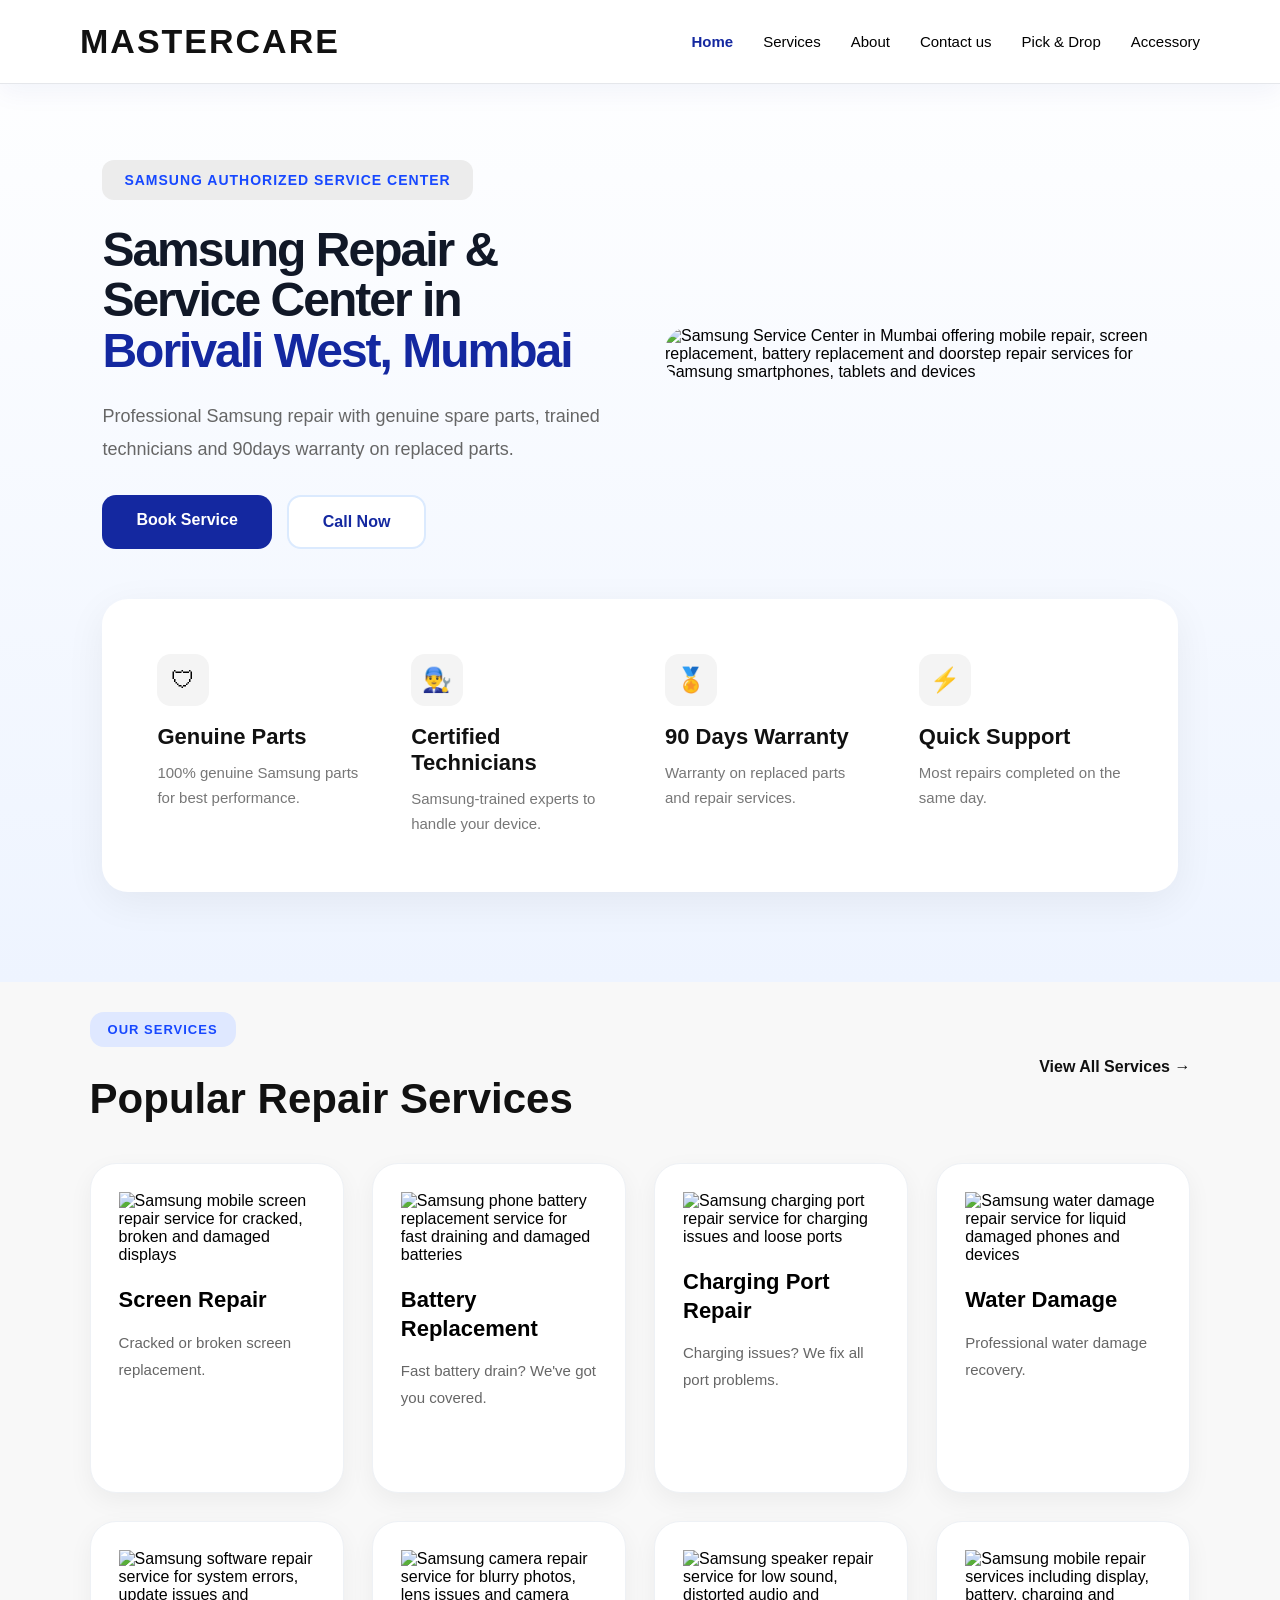
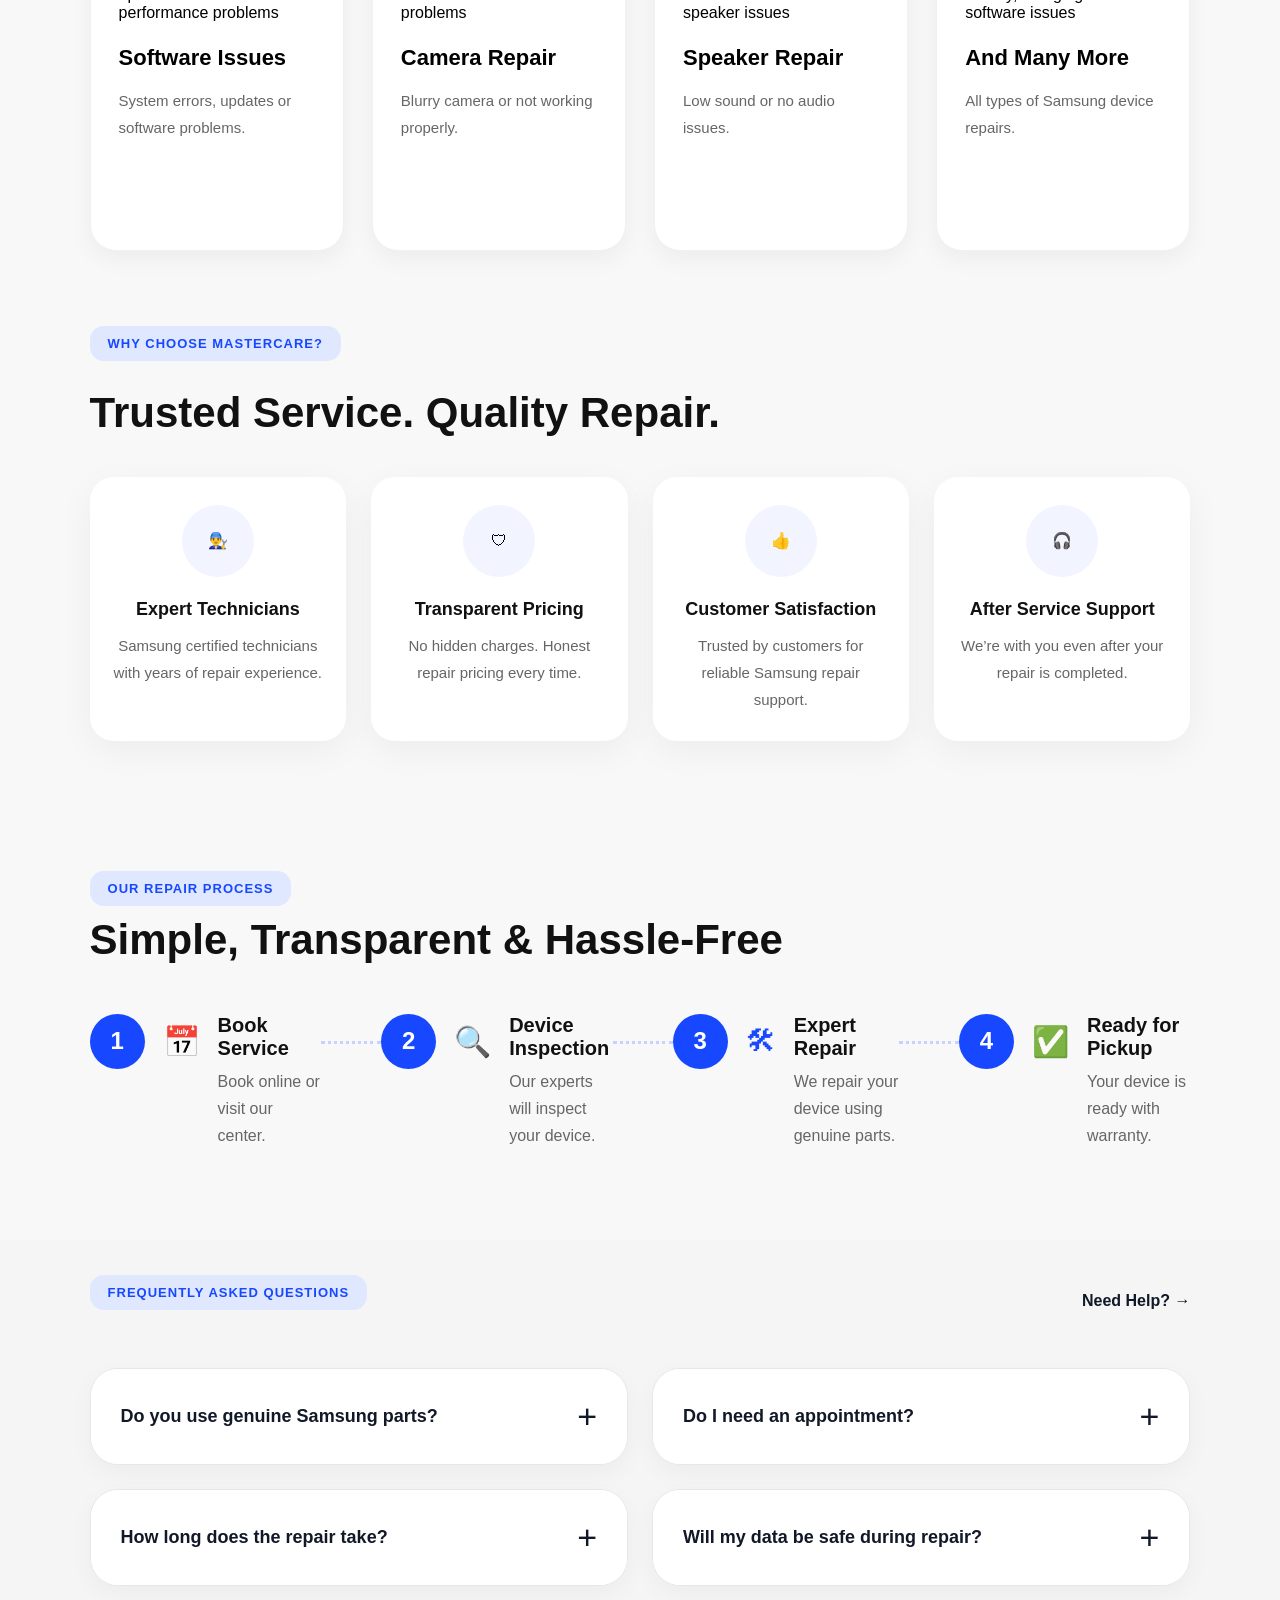
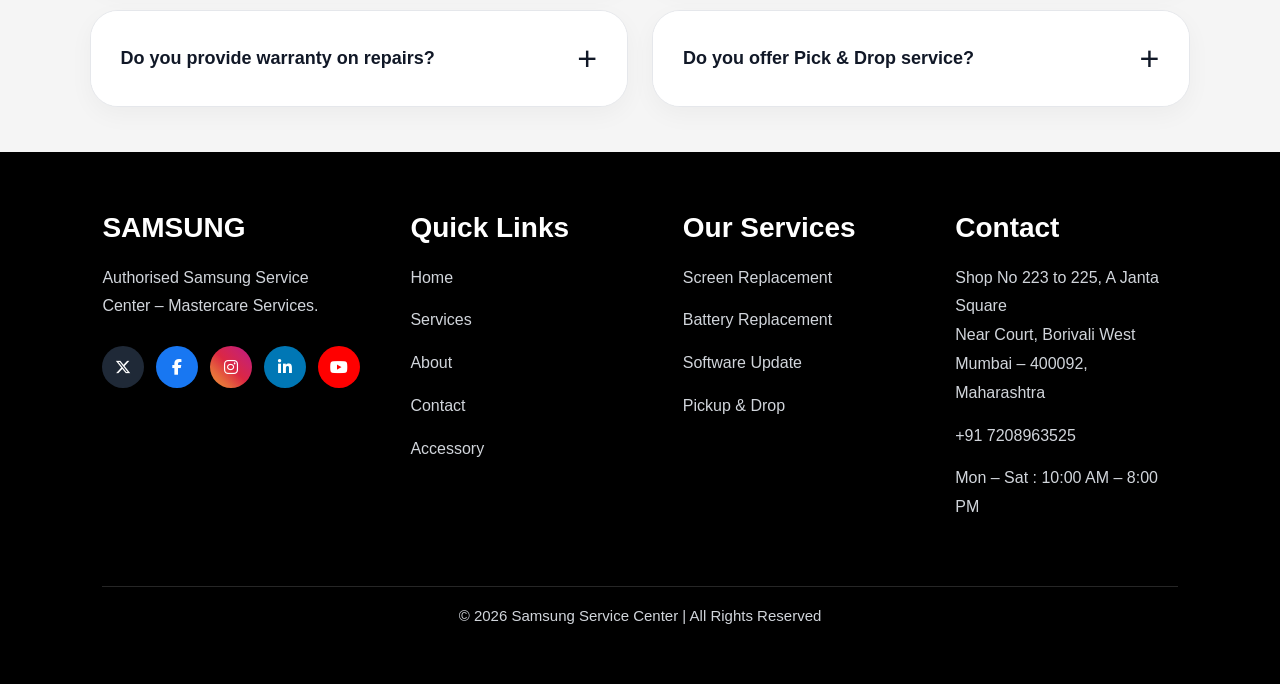
==== commit 580dc9c7: "fixed cart pricing and mobile navbar" ====
--- a/index.html
+++ b/index.html
@@ -38,17 +38,26 @@
 
   <link rel="stylesheet" href="style.css">
 </head>
-
+<script>
+function toggleMenu() {
+  document
+    .querySelector(".nav-menu")
+    .classList.toggle("active");
+}
+</script>
 <body>
 <!-- Google Tag Manager (noscript) -->
 <noscript><iframe src="https://www.googletagmanager.com/ns.html?id=GTM-PPWDCWKL"
 height="0" width="0" style="display:none;visibility:hidden"></iframe></noscript>
 <!-- End Google Tag Manager (noscript) -->
+
 <nav class="navbar">
 
   <div class="logo">MASTERCARE</div>
-
-  <ul>
+    <div class="mobile-menu-btn" onclick="toggleMenu()">
+       ☰
+    </div>
+  <ul class="nav-menu">
     <li><a href="index.html" class="active">Home</a></li>
     <li><a href="services.html">Services</a></li>
     <li><a href="About.html">About</a></li>
@@ -57,13 +66,7 @@
     <li><a href="accessory.html">Accessory</a></li>
 
   </ul>
-
-  <div class="nav-icons">
-  <a href="cart.html" class="cart-icon">
-  🛒 <span class="cart-count">0</span>
-  </a>
-</div>
-
+  
 </nav>
 <section class="hero-section">
 
--- a/style.css
+++ b/style.css
@@ -1276,8 +1276,6 @@
   color:rgba(255,255,255,0.75);
 }
 
-
-
 @media(max-width:900px){
 
   .navbar{
@@ -1285,7 +1283,7 @@
   }
 
   .navbar ul{
-    display:none;
+    display:flex;
   }
 
   .search-box{
@@ -3385,58 +3383,81 @@
     }
 }
 
-/* ==========================
-   MOBILE NAVBAR FIX
-========================== */
-
-@media (max-width:768px){
+.mobile-menu-btn{
+  display:none;
+}
+
+@media(max-width:768px){
 
   .navbar{
-    padding:14px 15px;
-    flex-direction:column;
-    gap:10px;
+    padding:18px 20px;
+    position:fixed;
+    top:0;
+    width:100%;
+    display:flex;
+    justify-content:space-between;
+    align-items:center;
+    background:#fff;
+    z-index:9999;
+  }
+
+  /* hide desktop nav */
+  .navbar ul,
+  .nav-icons{
+    display:none !important;
   }
 
   .logo{
     font-size:24px;
-    text-align:center;
+    font-weight:800;
   }
 
-  /* SHOW MENU AGAIN */
-  .navbar ul{
+  /* show hamburger */
+  .mobile-menu-btn{
+    display:block !important;
+    font-size:38px;
+    cursor:pointer;
+    color:#111;
+    z-index:99999;
+  }
+
+  /* cloudzest popup menu */
+  .nav-menu{
+    position:fixed;
+    top:90px;
+    left:50%;
+    transform:translateX(-50%);
+
+    width:88%;
+    background:#fff;
+    border-radius:35px;
+    padding:35px 30px;
+
+    box-shadow:0 15px 45px rgba(0,0,0,.08);
+
+    display:none !important;
+    flex-direction:column;
+    gap:36px;
+
+    z-index:10000;
+  }
+
+  .nav-menu.active{
     display:flex !important;
-    overflow-x:auto;
-    white-space:nowrap;
-    width:100%;
-    justify-content:flex-start;
-    gap:18px;
-    padding-bottom:6px;
-
-    scrollbar-width:none;
   }
 
-  .navbar ul::-webkit-scrollbar{
-    display:none;
+  .nav-menu li{
+    list-style:none;
   }
 
-  .navbar ul li{
-    flex:0 0 auto;
+  .nav-menu li a{
+    text-decoration:none;
+    font-size:22px;
+    font-weight:700;
+    color:#1f2937;
   }
 
-  .navbar ul li a{
-    font-size:15px;
-  }
-
-  .nav-icons{
-    margin-top:5px;
-  }
-
-  .hero-content h1{
-    font-size:58px;
-    line-height:1.08;
-  }
-
   .hero-section{
-    padding-top:180px;
+    padding-top:120px;
   }
 }
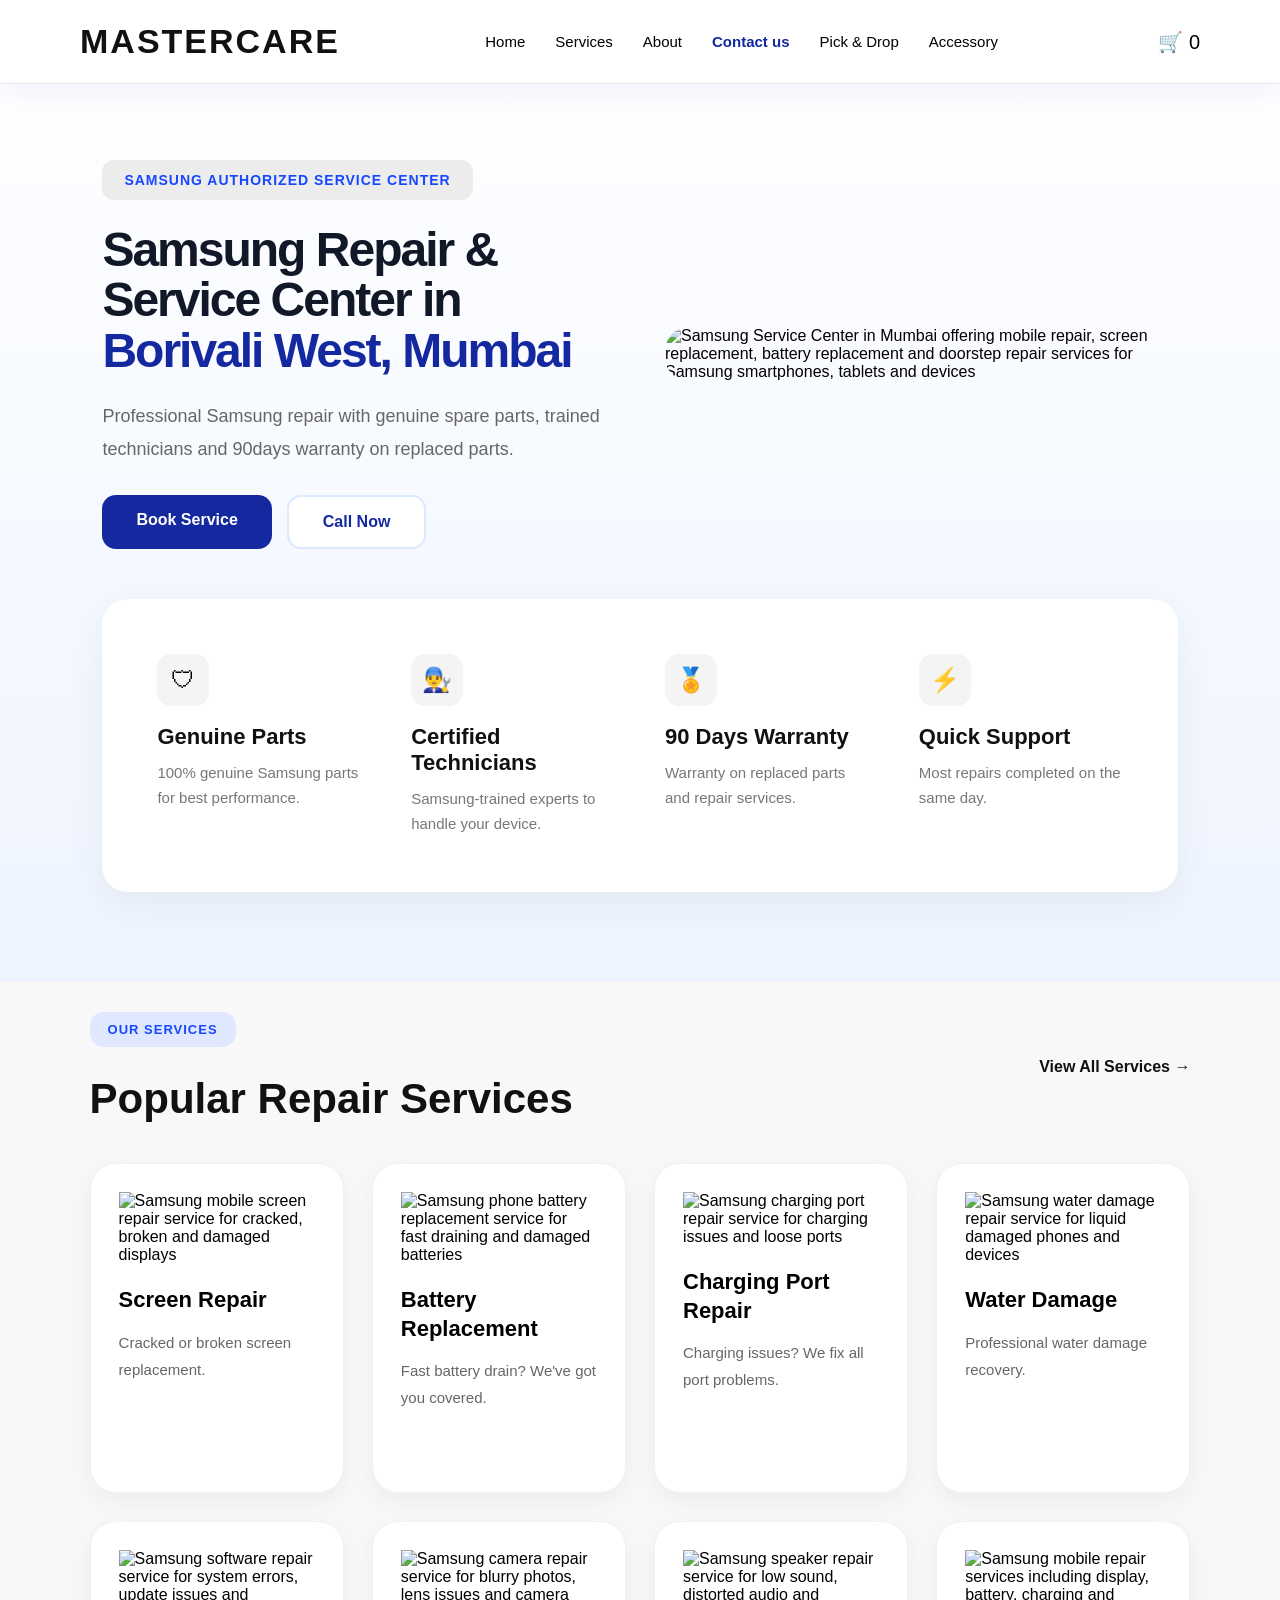
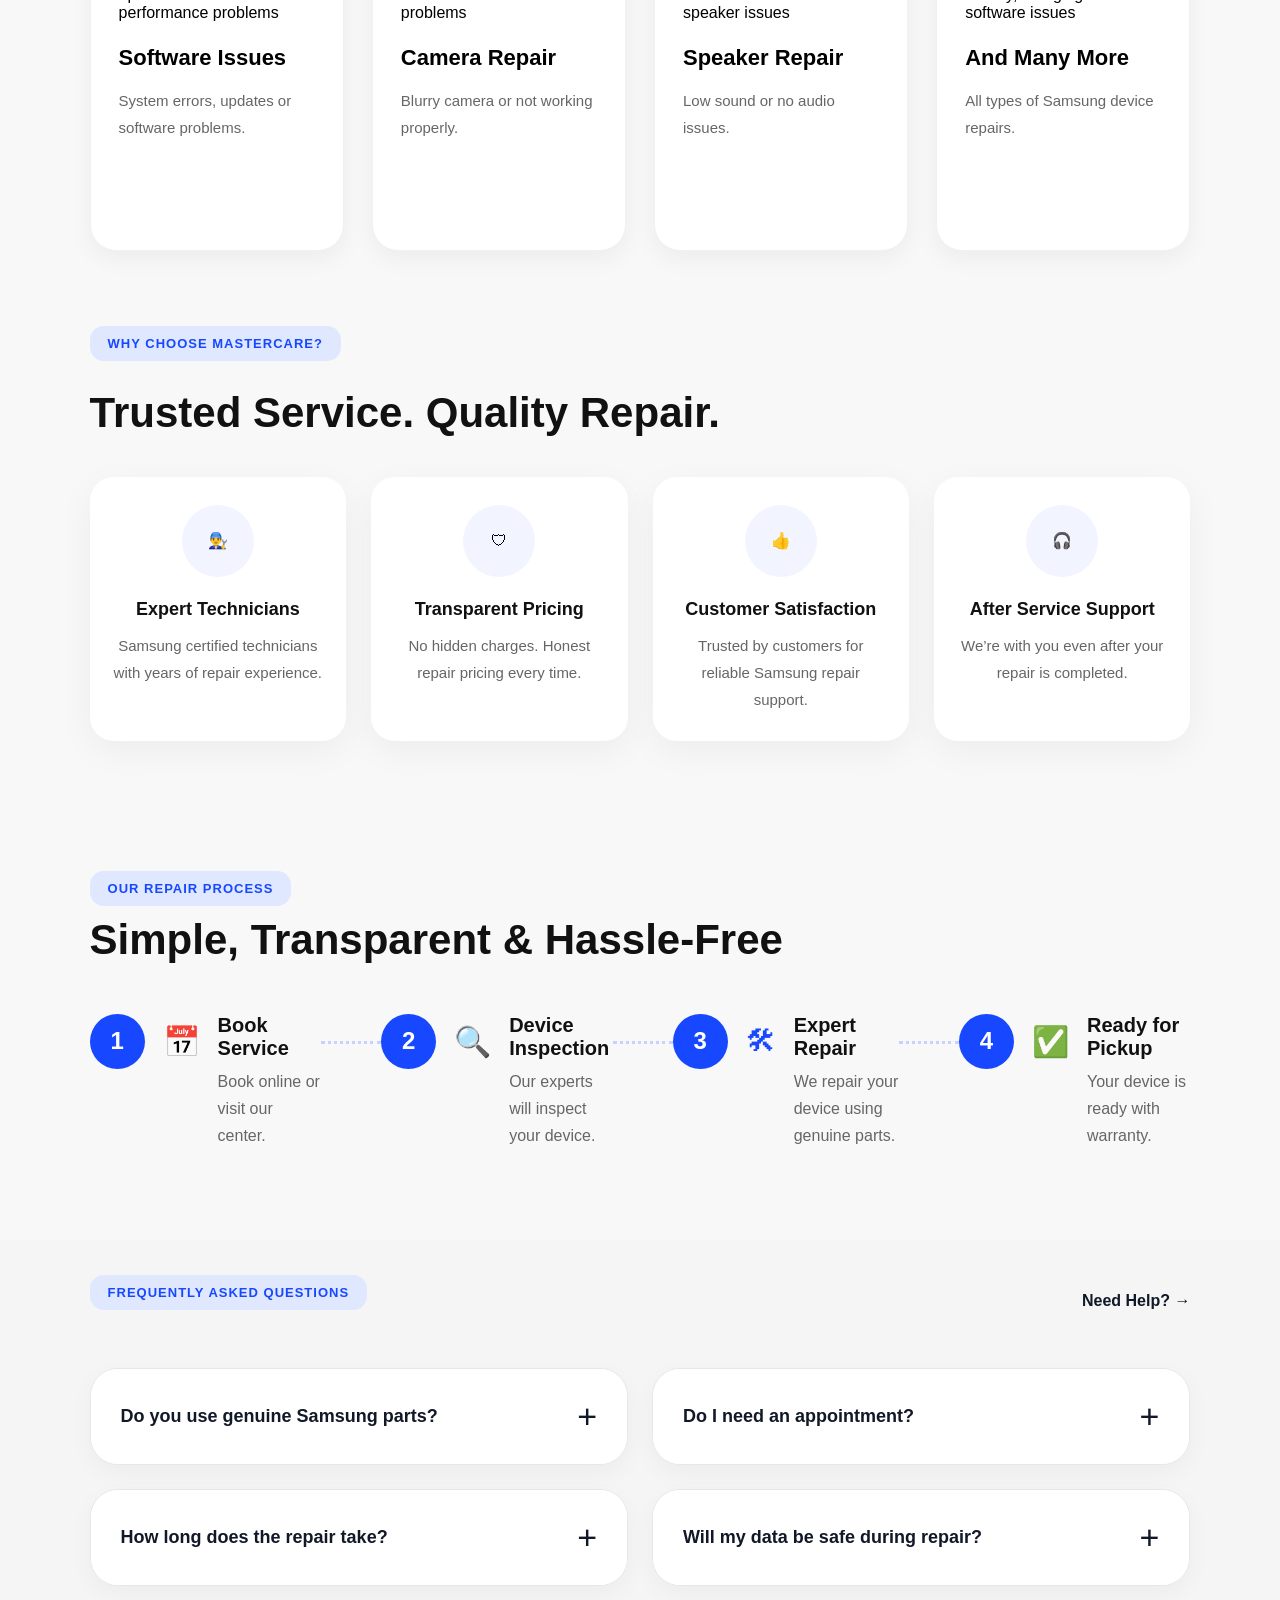
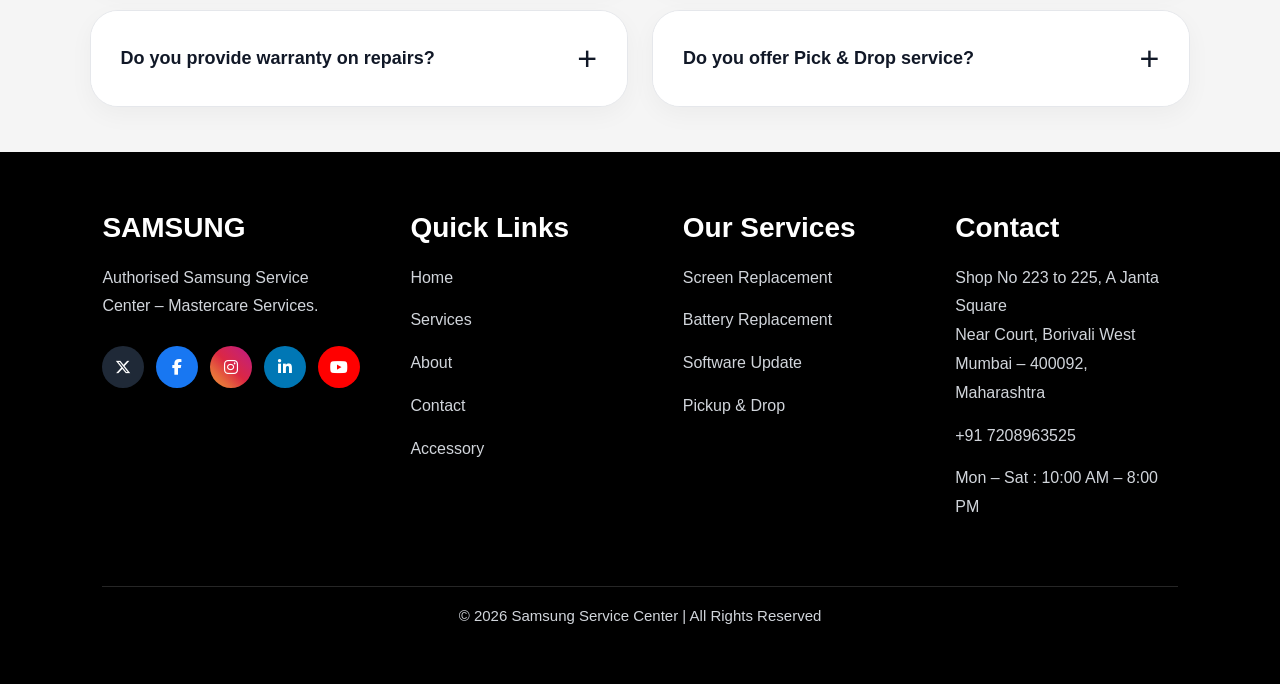
==== commit 901a1fb4: "fixed cart pricing and mobile navbar" ====
--- a/index.html
+++ b/index.html
@@ -54,20 +54,34 @@
 <nav class="navbar">
 
   <div class="logo">MASTERCARE</div>
-    <div class="mobile-menu-btn" onclick="toggleMenu()">
-       ☰
-    </div>
+
+  <div class="mobile-menu-btn"
+  onclick="toggleMenu()">
+    ☰
+  </div>
+
   <ul class="nav-menu">
-    <li><a href="index.html" class="active">Home</a></li>
+    <li><a href="index.html">Home</a></li>
     <li><a href="services.html">Services</a></li>
     <li><a href="About.html">About</a></li>
-    <li><a href="contact.html">Contact us</a></li>
-    <li><a href="pickup-drop.html">Pick & Drop</a></li>
-    <li><a href="accessory.html">Accessory</a></li>
-
+    <li><a href="contact.html"
+    class="active">Contact us</a></li>
+    <li><a href="pickup-drop.html">
+    Pick & Drop</a></li>
+    <li><a href="accessory.html">
+    Accessory</a></li>
   </ul>
-  
+
+  <div class="nav-icons">
+    <a href="cart.html"
+    class="cart-icon">
+      🛒
+      <span class="cart-count">0</span>
+    </a>
+  </div>
+
 </nav>
+
 <section class="hero-section">
 
   <div class="hero-container">
--- a/style.css
+++ b/style.css
@@ -3402,10 +3402,10 @@
   }
 
   /* hide desktop nav */
-  .navbar ul,
+  .navbar ul:not(.nav-menu),
   .nav-icons{
-    display:none !important;
-  }
+  display:none !important;
+}
 
   .logo{
     font-size:24px;
@@ -3414,12 +3414,16 @@
 
   /* show hamburger */
   .mobile-menu-btn{
-    display:block !important;
-    font-size:38px;
-    cursor:pointer;
-    color:#111;
-    z-index:99999;
-  }
+  display:block !important;
+  font-size:38px;
+  cursor:pointer;
+  color:#111;
+  z-index:99999;
+
+  position:absolute;
+  right:25px;
+  top:18px;
+}
 
   /* cloudzest popup menu */
   .nav-menu{
